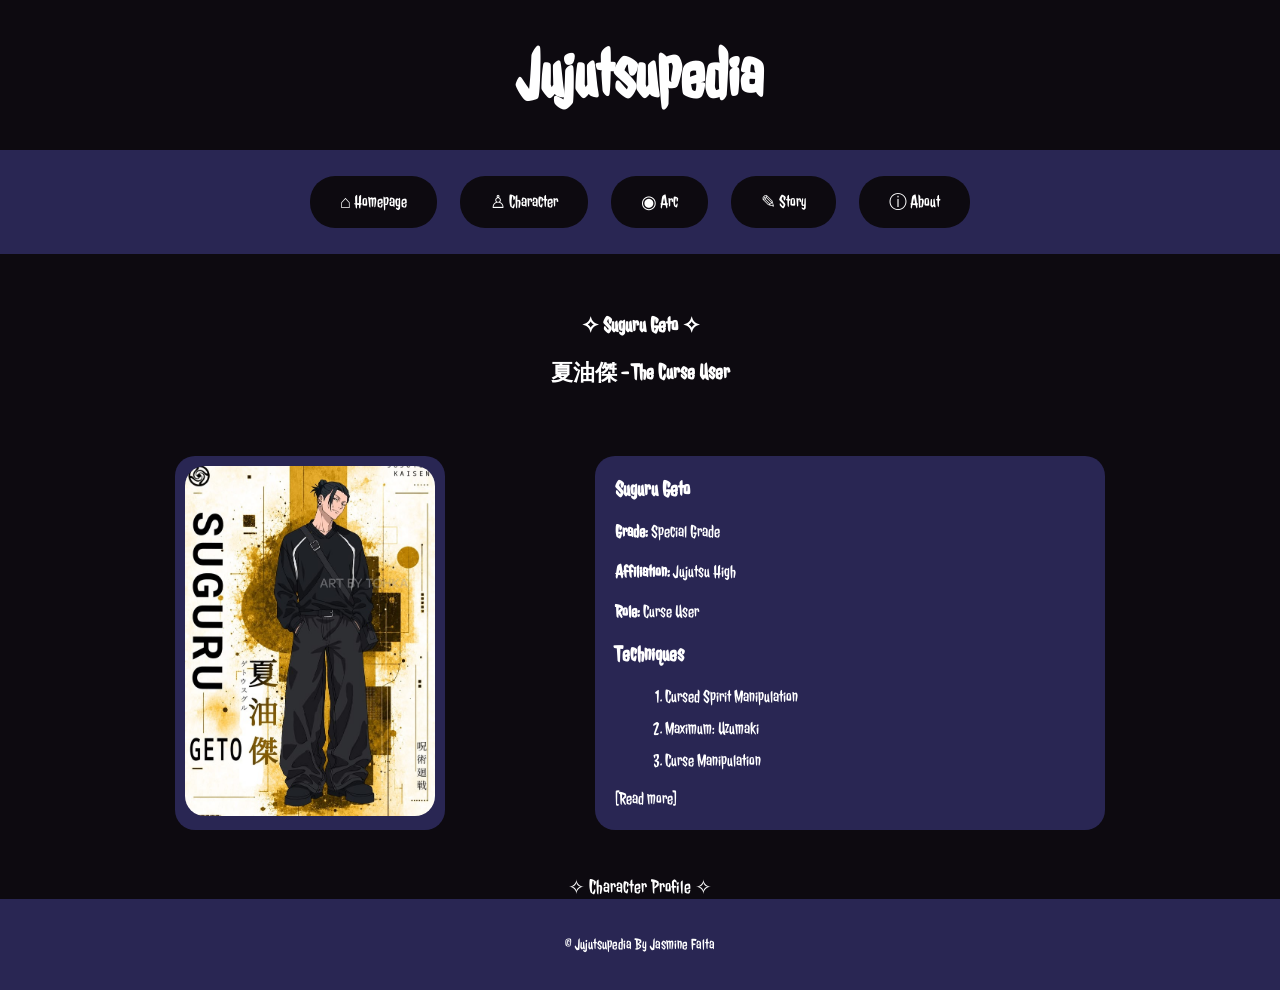
==== characters.html @ efd392dd "character page html" ====
<!DOCTYPE html>
<html lang="en">

<head>
    <meta charset="UTF-8">
    <meta name="viewport" content="width=device-width, initial-scale=1.0">
    <link rel="stylesheet" href="style.css">
    <title>Jujutsupedia - Suguru Geto</title>
</head>

<body>

    <!-- Header ------------------------------------------------ -->

    <section class="hero">
        <div class="hero-text">Jujutsupedia</div>
    </section>


    <!-- Navigation -------------------------------------------- -->

    <nav class="navigation">

        <a href="index.html">⌂ Homepage</a>
        <a href="characters.html">♙ Character</a>
        <a href="arc.html">◉ Arc</a>
        <a href="story.html">✎ Story</a>
        <a href="about.html">ⓘ About</a>

    </nav>


    <!-- Character Title --------------------------------------- -->

    <section class="character-title">

        <h2>✧ Suguru Geto ✧</h2>

        <h1>夏油傑 - The Curse User</h1>

    </section>


    <!-- Character Information --------------------------------- -->

    <section class="character-profile">

        <!-- Character Image -->

        <div class="character-image">

            <img src="images/geto.jpg" alt="Suguru Geto">

        </div>


        <!-- Character Information -->

        <div class="character-info">

            <h2>Suguru Geto</h2>

            <p><b>Grade:</b> Special Grade</p>

            <p><b>Affiliation:</b> Jujutsu High</p>

            <p><b>Role:</b> Curse User</p>

            <h2>Techniques</h2>

            <ol>
                <li>Cursed Spirit Manipulation</li>
                <li>Maximum: Uzumaki</li>
                <li>Curse Manipulation</li>
            </ol>

            <a href="geto.html" class="read-more">[Read more]</a>

        </div>

    </section>


    <!-- Bottom Title ------------------------------------------ -->

    <div class="profile-title">
        ✧ Character Profile ✧
    </div>


    <!-- Footer ------------------------------------------------ -->

    <footer class="footer">
        <p>&copy; Jujutsupedia By Jasmine Falta</p>
    </footer>

</body>
</html>
---- style.css ----
/* Whole page */

body {
    margin: 0;
    background-color: rgb(13, 10, 16);
    color: white;
    font-family: Arial, sans-serif;
}


/* Website title */

.hero {
    height: 120px;
    background-color: rgb(13, 10, 16);
    display: flex;
    justify-content: center;
    align-items: center;
}

.hero-text {
    font-size: 40px;
    font-weight: bold;
}


/* Navigation bar */

.navigation {
    background-color: rgb(41, 38, 83);
    padding: 20px;
    text-align: center;
}

.navigation a {
    background-color: rgb(13, 10, 16);
    color: white;
    text-decoration: none;
    padding: 12px 20px;
    margin: 10px;
    border-radius: 25px;
}

.navigation a:hover {
    background-color: #45416e;
}


/* Welcome section */

.welcome {
    text-align: center;
    padding: 25px;
}

.welcome h2 {
    font-size: 18px;
}

.welcome h1 {
    font-size: 22px;
}

.welcome p {
    font-size: 25px;
}


/* Cards */

.topic-content {
    display: flex;
    justify-content: center;
    gap: 70px;
}

.topic-card {
    background-color: rgb(41, 38, 83);
    width: 250px;
    padding: 15px;
    text-align: center;
    border-radius: 10px;
}

.topic-card img {
    width: 200px;
    height: 190px;
    object-fit: cover;
    border-radius: 20px;
}

.topic-card p {
    background-color: rgb(13, 10, 16);
    padding: 15px;
    border-radius: 15px;
    min-height: 45px;
}


/* Explore buttons */

.explore {
    display: inline-block;
    background-color: rgb(13, 10, 16);
    color: white;
    text-decoration: none;
    padding: 8px 35px;
    border-radius: 20px;
}

.explore:hover {
    background-color: #45416e;
}


/* Quote */

.quote {
    text-align: center;
    margin: 45px;
    font-weight: bold;
}


/* Footer */

.footer {
    text-align: center;
    padding: 20px;
    background-color: rgb(41, 38, 83);
}

/* Jolly Lodger Font */

@font-face {
    font-family: "Jolly Lodger";
    src: url("fonts/JollyLodger-Regular.ttf");
}


/* Whole Page */

body {
    margin: 0;
    background-color: rgb(13, 10, 16);
    color: white;
    font-family: "Jolly Lodger", sans-serif;
}


/* Website Header */

.hero {
    height: 150px;
    background-color: rgb(13, 10, 16);
    display: flex;
    justify-content: center;
    align-items: center;
}

.hero-text {
    font-family: "Jolly Lodger", sans-serif;
    font-size: 70px;
    font-weight: bold;
}


/* Navigation Bar */

.navigation {
    background-color: rgb(41, 38, 83);
    padding: 40px;
    text-align: center;
}

.navigation a {
    background-color: rgb(13, 10, 16);
    color: white;
    text-decoration: none;
    padding: 15px 30px;
    margin: 10px;
    border-radius: 25px;
    font-size: 18px;
}

.navigation a:hover {
    background-color: #45416e;
}


/* Character Title */

.character-title {
    text-align: center;
    padding: 40px;
}

.character-title h2 {
    font-size: 22px;
}

.character-title h1 {
    font-size: 22px;
}


/* Character Profile */

.character-profile {
    display: flex;
    justify-content: center;
    align-items: center;
    gap: 150px;
    margin-top: 10px;
}


/* Character Image */

.character-image {
    background-color: #292653;
    padding: 10px;
    border-radius: 20px;
}

.character-image img {
    width: 250px;
    height: 350px;
    object-fit: cover;
    border-radius: 20px;
}


/* Character Information */

.character-info {
    background-color: #292653;
    width: 470px;
    padding: 20px;
    border-radius: 20px;
}

.character-info h2 {
    margin-top: 0;
    font-size: 22px;
}

.character-info p {
    font-size: 18px;
}

.character-info li {
    margin: 10px;
    font-size: 18px;
}


/* Read More */

.read-more {
    color: white;
    text-decoration: none;
    font-size: 18px;
}

.read-more:hover {
    text-decoration: underline;
}


/* Bottom Title */

.profile-title {
    text-align: center;
    margin-top: 45px;
    font-size: 20px;
}


/* Footer */

.footer {
    text-align: center;
    padding: 20px;
    background-color: #292653;
}
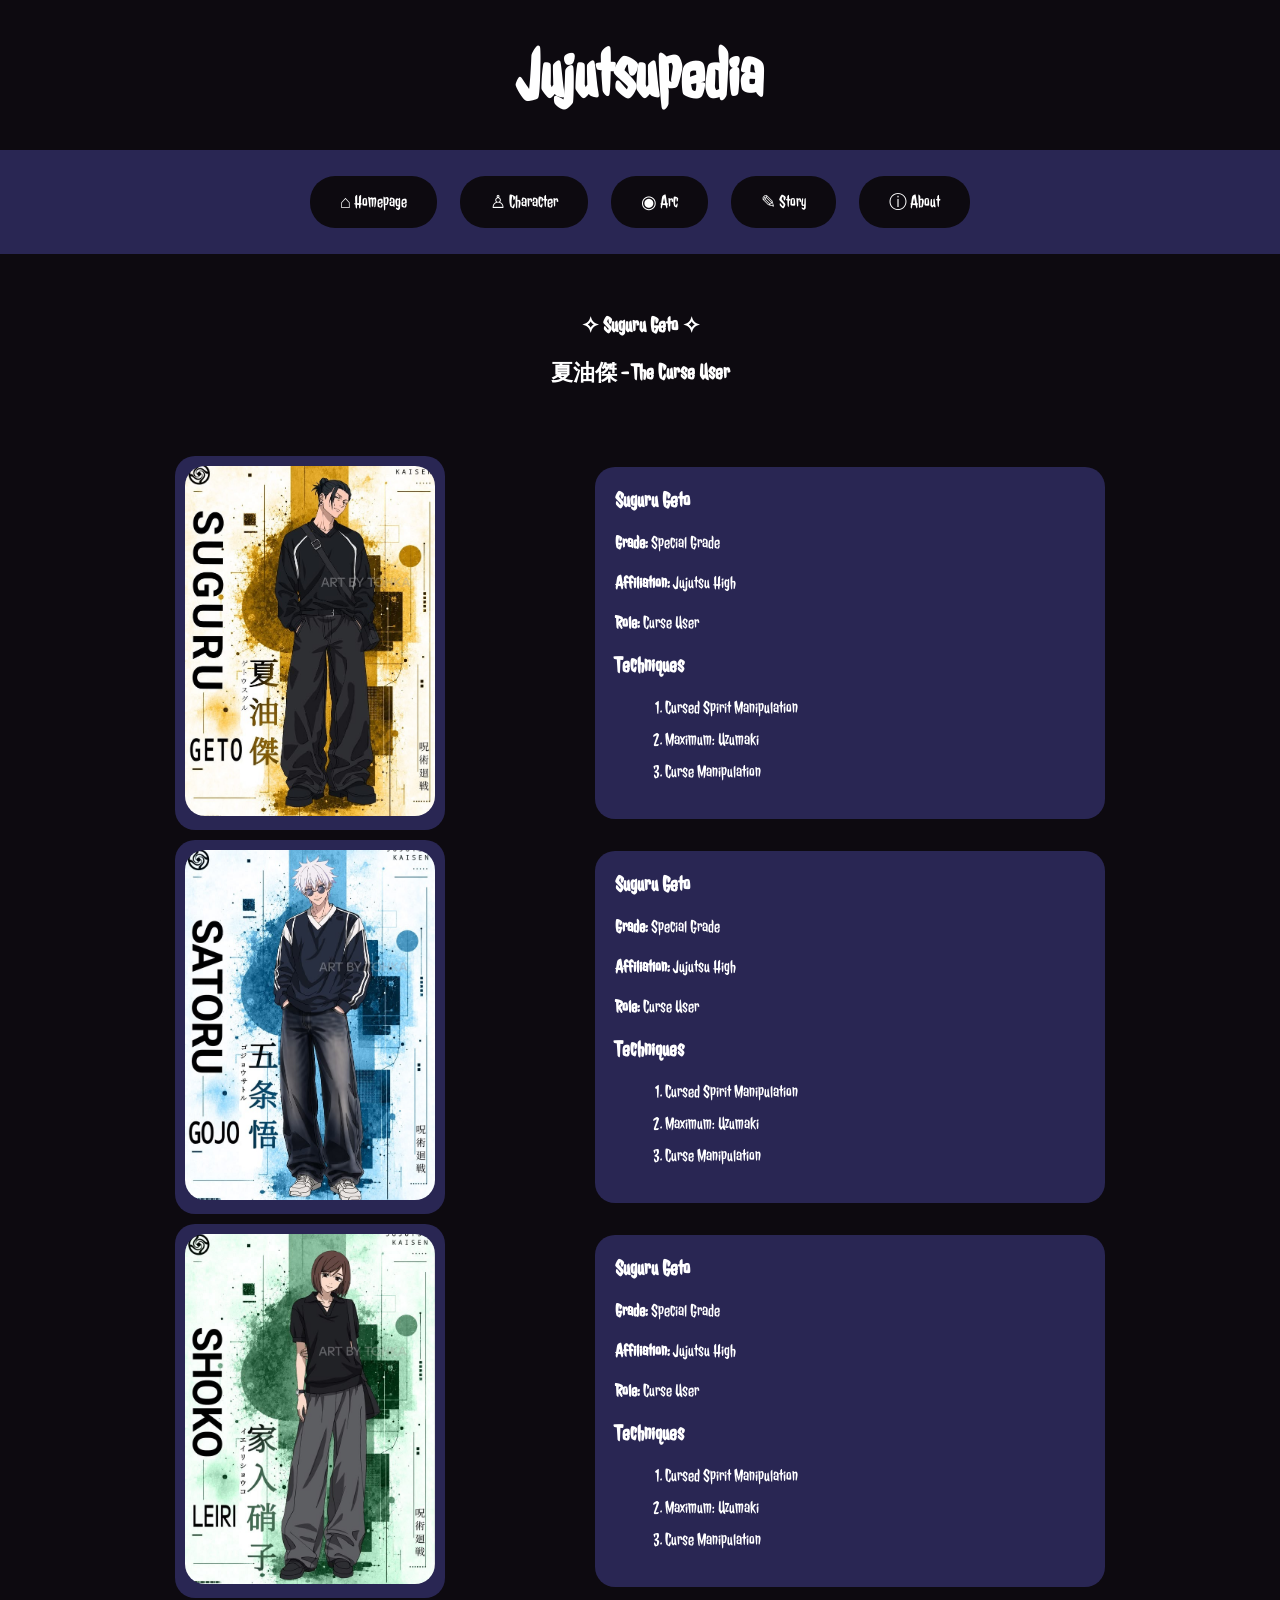
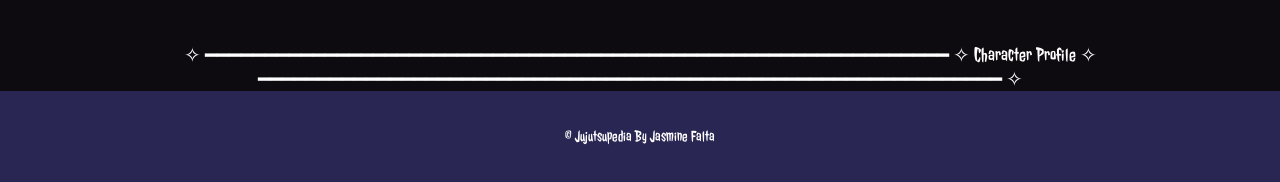
==== commit 8af95c13: "Changes" ====
--- a/characters.html
+++ b/characters.html
@@ -41,7 +41,7 @@
     </section>
 
 
-    <!-- Character Information --------------------------------- -->
+    <!-- Character Information Geto --------------------------------- -->
 
     <section class="character-profile">
 
@@ -74,7 +74,82 @@
                 <li>Curse Manipulation</li>
             </ol>
 
-            <a href="geto.html" class="read-more">[Read more]</a>
+
+        </div>
+
+    </section>
+
+        <!-- Character Information Gojo--------------------------------- -->
+
+    <section class="character-profile">
+
+        <!-- Character Image -->
+
+        <div class="character-image">
+
+            <img src="images/gojo.jpg" alt="Satoru Gojo">
+
+        </div>
+
+
+        <!-- Character Information -->
+
+        <div class="character-info">
+
+            <h2>Suguru Geto</h2>
+
+            <p><b>Grade:</b> Special Grade</p>
+
+            <p><b>Affiliation:</b> Jujutsu High</p>
+
+            <p><b>Role:</b> Curse User</p>
+
+            <h2>Techniques</h2>
+
+            <ol>
+                <li>Cursed Spirit Manipulation</li>
+                <li>Maximum: Uzumaki</li>
+                <li>Curse Manipulation</li>
+            </ol>
+
+
+        </div>
+
+    </section>
+
+        <!-- Character Information Shoko --------------------------------- -->
+
+    <section class="character-profile">
+
+        <!-- Character Image -->
+
+        <div class="character-image">
+
+            <img src="images/shoko.jpg" alt="Shoko Ieiri">
+
+        </div>
+
+
+        <!-- Character Information -->
+
+        <div class="character-info">
+
+            <h2>Suguru Geto</h2>
+
+            <p><b>Grade:</b> Special Grade</p>
+
+            <p><b>Affiliation:</b> Jujutsu High</p>
+
+            <p><b>Role:</b> Curse User</p>
+
+            <h2>Techniques</h2>
+
+            <ol>
+                <li>Cursed Spirit Manipulation</li>
+                <li>Maximum: Uzumaki</li>
+                <li>Curse Manipulation</li>
+            </ol>
+
 
         </div>
 
@@ -84,7 +159,7 @@
     <!-- Bottom Title ------------------------------------------ -->
 
     <div class="profile-title">
-        ✧ Character Profile ✧
+      ✧ ━━━━━━━━━━━━━━━━━━━━━━━━━━━━━━━━━━━━━━━━━━━━━━━━━━━━━━━━━━━━━━ ✧ Character Profile ✧ ━━━━━━━━━━━━━━━━━━━━━━━━━━━━━━━━━━━━━━━━━━━━━━━━━━━━━━━━━━━━━━ ✧
     </div>
 
 
--- a/style.css
+++ b/style.css
@@ -45,6 +45,23 @@
     background-color: #45416e;
 }
 
+/* Side Character Names */
+
+.side-name {
+    position: absolute;
+    top: 450px;
+    font-size: 45px;
+    text-align: center;
+    line-height: 1.2;
+}
+
+.left-name {
+    left: 50px;
+}
+
+.right-name {
+    right: 50px;
+}
 
 /* Welcome section */
 
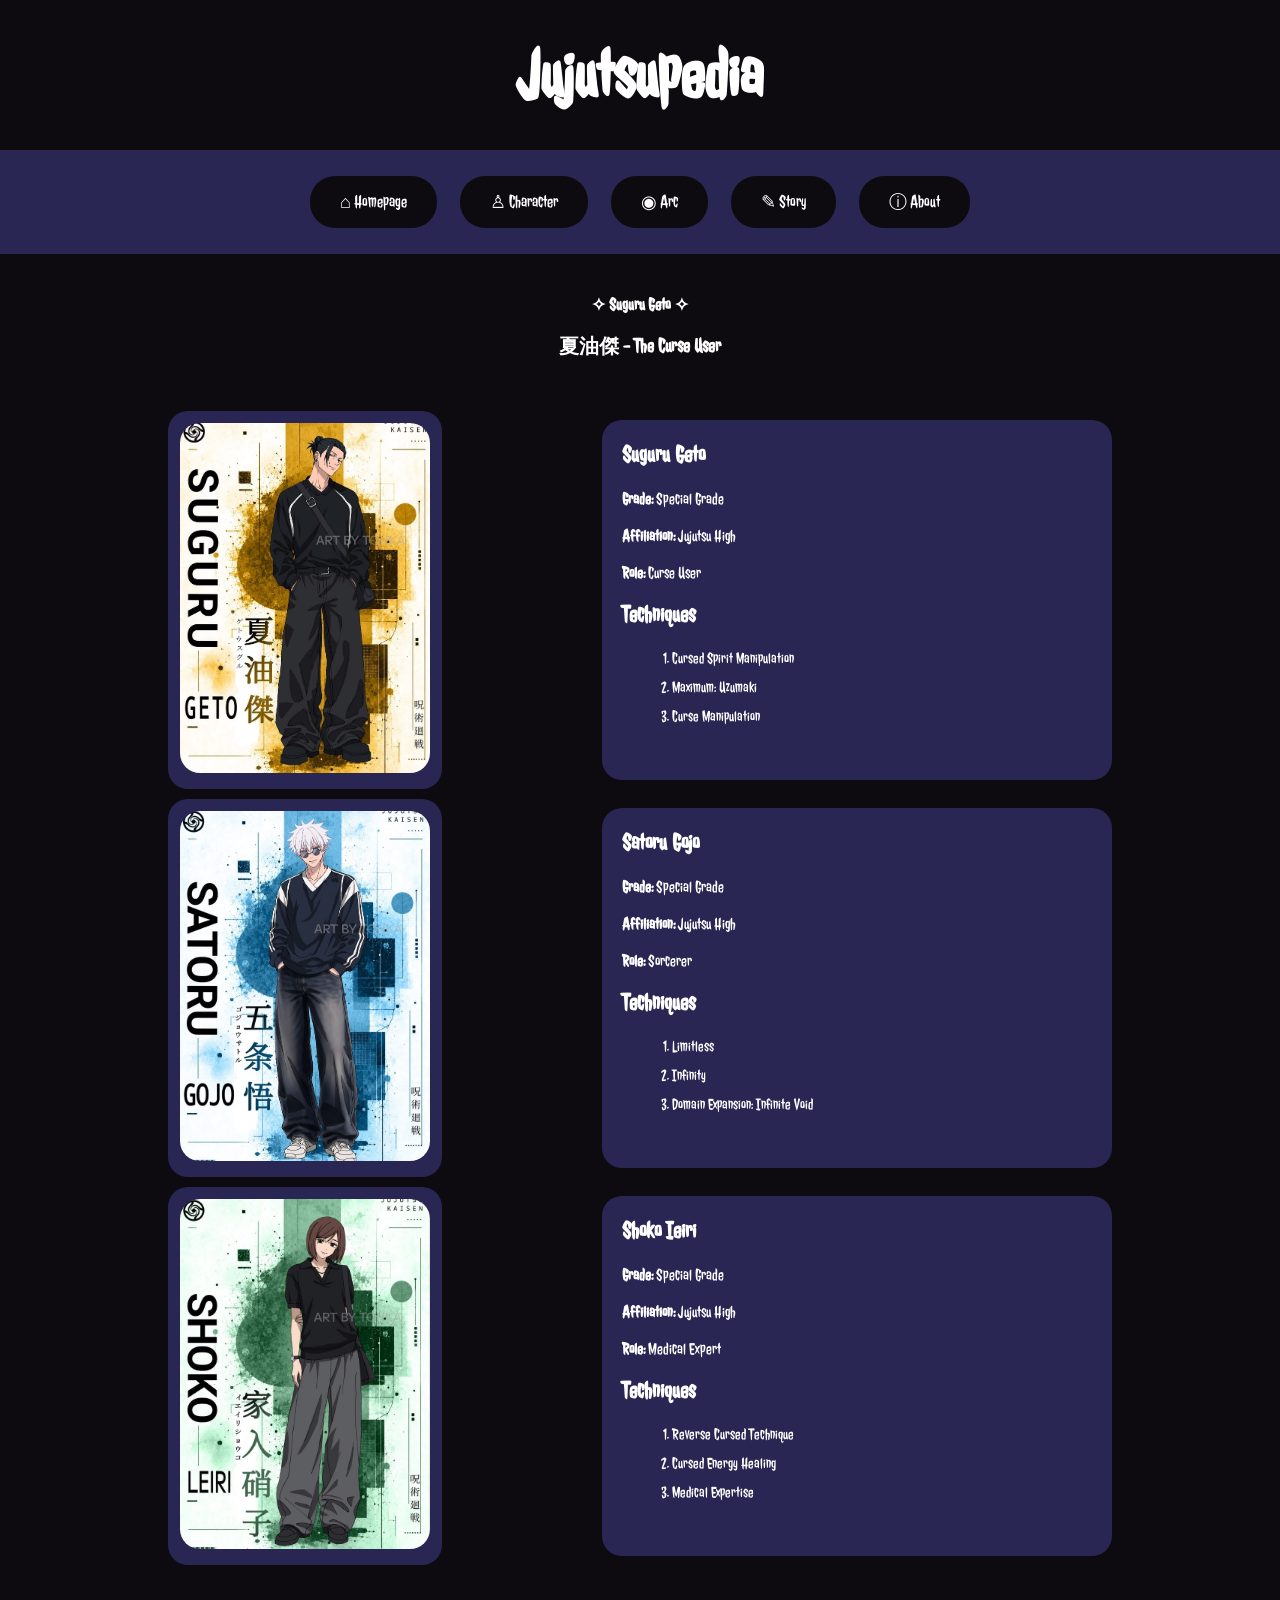
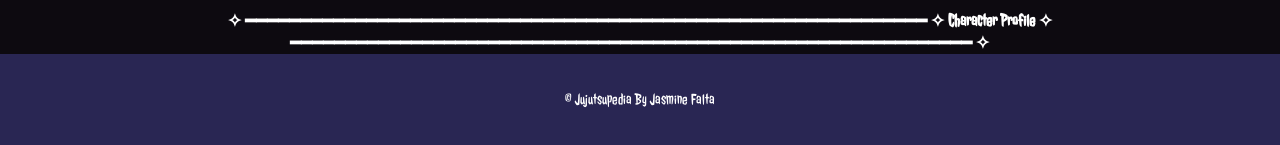
==== commit bdd69830: "New homepage" ====
--- a/characters.html
+++ b/characters.html
@@ -95,22 +95,23 @@
         <!-- Character Information -->
 
         <div class="character-info">
-
-            <h2>Suguru Geto</h2>
+            
+            <h2>Satoru Gojo</h2>
 
             <p><b>Grade:</b> Special Grade</p>
 
             <p><b>Affiliation:</b> Jujutsu High</p>
 
-            <p><b>Role:</b> Curse User</p>
+            <p><b>Role:</b> Sorcerer</p>
 
             <h2>Techniques</h2>
 
             <ol>
-                <li>Cursed Spirit Manipulation</li>
-                <li>Maximum: Uzumaki</li>
-                <li>Curse Manipulation</li>
+                <li>Limitless</li>
+                <li>Infinity</li>
+                <li>Domain Expansion: Infinite Void</li>
             </ol>
+
 
 
         </div>
@@ -133,22 +134,23 @@
         <!-- Character Information -->
 
         <div class="character-info">
-
-            <h2>Suguru Geto</h2>
+            
+            <h2>Shoko Ieiri</h2>
 
             <p><b>Grade:</b> Special Grade</p>
 
             <p><b>Affiliation:</b> Jujutsu High</p>
 
-            <p><b>Role:</b> Curse User</p>
+            <p><b>Role:</b> Medical Expert</p>
 
             <h2>Techniques</h2>
 
             <ol>
-                <li>Cursed Spirit Manipulation</li>
-                <li>Maximum: Uzumaki</li>
-                <li>Curse Manipulation</li>
+                <li>Reverse Cursed Technique</li>
+                <li>Cursed Energy Healing</li>
+                <li>Medical Expertise</li>
             </ol>
+
 
 
         </div>
--- a/style.css
+++ b/style.css
@@ -1,303 +1,342 @@
-/* Whole page */
+/* Whole Page --------------------------------------------- */
 
 body {
+
     margin: 0;
+
     background-color: rgb(13, 10, 16);
+
     color: white;
-    font-family: Arial, sans-serif;
-}
-
-
-/* Website title */
+
+    font-family: "Jolly Lodger", sans-serif;
+
+}
+
+
+/* Jolly Lodger Font -------------------------------------- */
+
+@font-face {
+
+    font-family: "Jolly Lodger";
+
+    src: url("fonts/JollyLodger-Regular.ttf");
+
+}
+
+
+/* Website Header ----------------------------------------- */
 
 .hero {
-    height: 120px;
+
+    height: 150px;
+
     background-color: rgb(13, 10, 16);
+
     display: flex;
+
     justify-content: center;
+
     align-items: center;
+
 }
 
 .hero-text {
-    font-size: 40px;
+
+    font-size: 70px;
+
     font-weight: bold;
-}
-
-
-/* Navigation bar */
+
+}
+
+
+/* Navigation Bar ----------------------------------------- */
 
 .navigation {
+
     background-color: rgb(41, 38, 83);
+
+    padding: 40px;
+
+    text-align: center;
+
+}
+
+.navigation a {
+
+    background-color: rgb(13, 10, 16);
+
+    color: white;
+
+    text-decoration: none;
+
+    padding: 15px 30px;
+
+    margin: 10px;
+
+    border-radius: 25px;
+
+    font-size: 18px;
+
+}
+
+.navigation a:hover {
+
+    background-color: #45416e;
+
+}
+
+
+/* Welcome Section ---------------------------------------- */
+
+.welcome {
+
+    text-align: center;
+
+    padding: 25px;
+
+}
+
+.welcome h2 {
+
+    font-size: 22px;
+
+}
+
+.welcome h1 {
+
+    font-size: 22px;
+
+}
+
+.welcome p {
+
+    font-size: 25px;
+
+}
+
+
+/* Main Cards --------------------------------------------- */
+
+.topic-content {
+
+    display: flex;
+
+    justify-content: center;
+
+    gap: 70px;
+
+}
+
+.topic-card {
+
+    background-color: rgb(41, 38, 83);
+
+    width: 250px;
+
+    padding: 15px;
+
+    text-align: center;
+
+    border-radius: 10px;
+
+}
+
+.topic-card img {
+
+    width: 200px;
+
+    height: 190px;
+
+    object-fit: cover;
+
+    border-radius: 20px;
+
+}
+
+.topic-card h2 {
+
+    font-size: 22px;
+
+}
+
+.topic-card p {
+
+    background-color: rgb(13, 10, 16);
+
+    padding: 15px;
+
+    border-radius: 15px;
+
+    min-height: 55px;
+
+}
+
+
+/* Side Character Names ---------------------------------- */
+
+.side-name {
+
+    position: absolute;
+
+    top: 450px;
+
+    font-size: 45px;
+
+    text-align: center;
+
+    line-height: 1.2;
+
+}
+
+.left-name {
+
+    left: 50px;
+
+}
+
+.right-name {
+
+    right: 50px;
+
+}
+
+
+/* Quote -------------------------------------------------- */
+
+.quote {
+
+    text-align: center;
+
+    margin: 45px;
+
+    font-weight: bold;
+
+}
+
+
+/* Footer ------------------------------------------------- */
+
+.footer {
+
+    text-align: center;
+
     padding: 20px;
-    text-align: center;
-}
-
-.navigation a {
-    background-color: rgb(13, 10, 16);
-    color: white;
-    text-decoration: none;
-    padding: 12px 20px;
+
+    background-color: rgb(41, 38, 83);
+
+}
+
+
+/* Character Page ----------------------------------------- */
+
+.character-title {
+
+    text-align: center;
+
+    padding: 25px;
+
+}
+
+.character-title h2 {
+
+    font-size: 18px;
+
+}
+
+.character-title h1 {
+
+    font-size: 20px;
+
+}
+
+
+/* Character Profile -------------------------------------- */
+
+.character-profile {
+
+    display: flex;
+
+    justify-content: center;
+
+    align-items: center;
+
+    gap: 160px;
+
+    margin-top: 10px;
+
+}
+
+
+/* Character Image ---------------------------------------- */
+
+.character-image {
+
+    background-color: #292653;
+
+    padding: 12px;
+
+    border-radius: 20px;
+
+}
+
+.character-image img {
+
+    width: 250px;
+
+    height: 350px;
+
+    object-fit: cover;
+
+    border-radius: 20px;
+
+}
+
+
+/* Character Information ---------------------------------- */
+
+.character-info {
+
+    background-color: #292653;
+
+    width: 470px;
+
+    min-height: 320px;
+
+    padding: 20px;
+
+    border-radius: 20px;
+
+}
+
+.character-info h2 {
+
+    margin-top: 0;
+
+}
+
+.character-info p {
+
+    font-size: 17px;
+
+}
+
+.character-info li {
+
     margin: 10px;
-    border-radius: 25px;
-}
-
-.navigation a:hover {
-    background-color: #45416e;
-}
-
-/* Side Character Names */
-
-.side-name {
-    position: absolute;
-    top: 450px;
-    font-size: 45px;
-    text-align: center;
-    line-height: 1.2;
-}
-
-.left-name {
-    left: 50px;
-}
-
-.right-name {
-    right: 50px;
-}
-
-/* Welcome section */
-
-.welcome {
-    text-align: center;
-    padding: 25px;
-}
-
-.welcome h2 {
+
+}
+
+
+/* Bottom Profile Title ----------------------------------- */
+
+.profile-title {
+
+    text-align: center;
+
+    margin-top: 45px;
+
     font-size: 18px;
-}
-
-.welcome h1 {
-    font-size: 22px;
-}
-
-.welcome p {
-    font-size: 25px;
-}
-
-
-/* Cards */
-
-.topic-content {
-    display: flex;
-    justify-content: center;
-    gap: 70px;
-}
-
-.topic-card {
-    background-color: rgb(41, 38, 83);
-    width: 250px;
-    padding: 15px;
-    text-align: center;
-    border-radius: 10px;
-}
-
-.topic-card img {
-    width: 200px;
-    height: 190px;
-    object-fit: cover;
-    border-radius: 20px;
-}
-
-.topic-card p {
-    background-color: rgb(13, 10, 16);
-    padding: 15px;
-    border-radius: 15px;
-    min-height: 45px;
-}
-
-
-/* Explore buttons */
-
-.explore {
-    display: inline-block;
-    background-color: rgb(13, 10, 16);
-    color: white;
-    text-decoration: none;
-    padding: 8px 35px;
-    border-radius: 20px;
-}
-
-.explore:hover {
-    background-color: #45416e;
-}
-
-
-/* Quote */
-
-.quote {
-    text-align: center;
-    margin: 45px;
+
     font-weight: bold;
-}
-
-
-/* Footer */
-
-.footer {
-    text-align: center;
-    padding: 20px;
-    background-color: rgb(41, 38, 83);
-}
-
-/* Jolly Lodger Font */
-
-@font-face {
-    font-family: "Jolly Lodger";
-    src: url("fonts/JollyLodger-Regular.ttf");
-}
-
-
-/* Whole Page */
-
-body {
-    margin: 0;
-    background-color: rgb(13, 10, 16);
-    color: white;
-    font-family: "Jolly Lodger", sans-serif;
-}
-
-
-/* Website Header */
-
-.hero {
-    height: 150px;
-    background-color: rgb(13, 10, 16);
-    display: flex;
-    justify-content: center;
-    align-items: center;
-}
-
-.hero-text {
-    font-family: "Jolly Lodger", sans-serif;
-    font-size: 70px;
-    font-weight: bold;
-}
-
-
-/* Navigation Bar */
-
-.navigation {
-    background-color: rgb(41, 38, 83);
-    padding: 40px;
-    text-align: center;
-}
-
-.navigation a {
-    background-color: rgb(13, 10, 16);
-    color: white;
-    text-decoration: none;
-    padding: 15px 30px;
-    margin: 10px;
-    border-radius: 25px;
-    font-size: 18px;
-}
-
-.navigation a:hover {
-    background-color: #45416e;
-}
-
-
-/* Character Title */
-
-.character-title {
-    text-align: center;
-    padding: 40px;
-}
-
-.character-title h2 {
-    font-size: 22px;
-}
-
-.character-title h1 {
-    font-size: 22px;
-}
-
-
-/* Character Profile */
-
-.character-profile {
-    display: flex;
-    justify-content: center;
-    align-items: center;
-    gap: 150px;
-    margin-top: 10px;
-}
-
-
-/* Character Image */
-
-.character-image {
-    background-color: #292653;
-    padding: 10px;
-    border-radius: 20px;
-}
-
-.character-image img {
-    width: 250px;
-    height: 350px;
-    object-fit: cover;
-    border-radius: 20px;
-}
-
-
-/* Character Information */
-
-.character-info {
-    background-color: #292653;
-    width: 470px;
-    padding: 20px;
-    border-radius: 20px;
-}
-
-.character-info h2 {
-    margin-top: 0;
-    font-size: 22px;
-}
-
-.character-info p {
-    font-size: 18px;
-}
-
-.character-info li {
-    margin: 10px;
-    font-size: 18px;
-}
-
-
-/* Read More */
-
-.read-more {
-    color: white;
-    text-decoration: none;
-    font-size: 18px;
-}
-
-.read-more:hover {
-    text-decoration: underline;
-}
-
-
-/* Bottom Title */
-
-.profile-title {
-    text-align: center;
-    margin-top: 45px;
-    font-size: 20px;
-}
-
-
-/* Footer */
-
-.footer {
-    text-align: center;
-    padding: 20px;
-    background-color: #292653;
-}+
+}
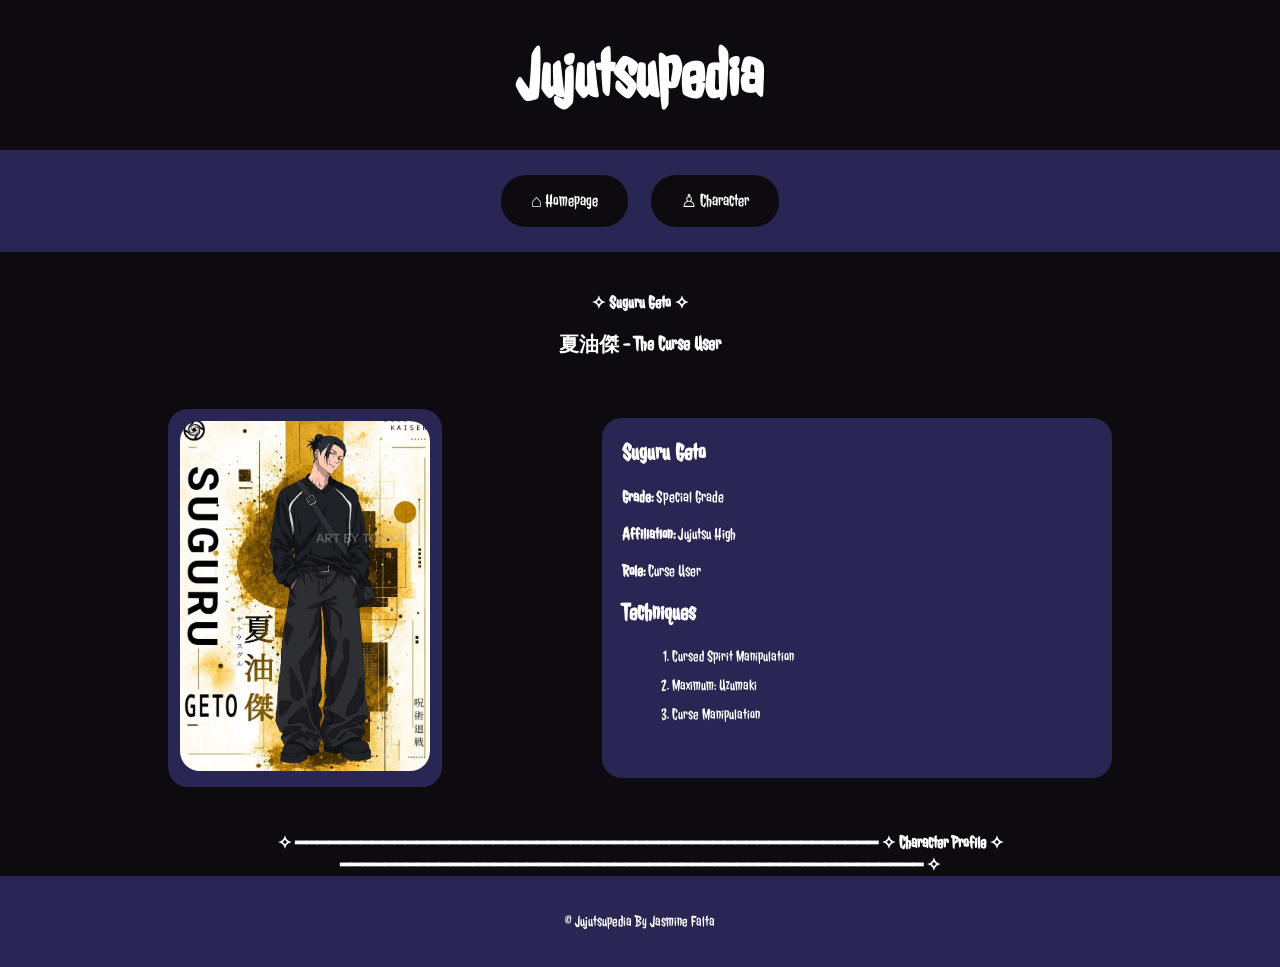
==== commit 108aa9db: "Adding new characters" ====
--- a/characters.html
+++ b/characters.html
@@ -5,12 +5,12 @@
     <meta charset="UTF-8">
     <meta name="viewport" content="width=device-width, initial-scale=1.0">
     <link rel="stylesheet" href="style.css">
-    <title>Jujutsupedia - Suguru Geto</title>
+    <title>Jujutsupedia - Characters</title>
 </head>
 
 <body>
 
-    <!-- Header ------------------------------------------------ -->
+    <!-- Website Header ---------------------------------------- -->
 
     <section class="hero">
         <div class="hero-text">Jujutsupedia</div>
@@ -23,9 +23,6 @@
 
         <a href="index.html">⌂ Homepage</a>
         <a href="characters.html">♙ Character</a>
-        <a href="arc.html">◉ Arc</a>
-        <a href="story.html">✎ Story</a>
-        <a href="about.html">ⓘ About</a>
 
     </nav>
 
@@ -41,7 +38,7 @@
     </section>
 
 
-    <!-- Character Information Geto --------------------------------- -->
+    <!-- Character Information Geto --------------------------- -->
 
     <section class="character-profile">
 
@@ -74,102 +71,27 @@
                 <li>Curse Manipulation</li>
             </ol>
 
-
-        </div>
-
-    </section>
-
-        <!-- Character Information Gojo--------------------------------- -->
-
-    <section class="character-profile">
-
-        <!-- Character Image -->
-
-        <div class="character-image">
-
-            <img src="images/gojo.jpg" alt="Satoru Gojo">
-
-        </div>
-
-
-        <!-- Character Information -->
-
-        <div class="character-info">
-            
-            <h2>Satoru Gojo</h2>
-
-            <p><b>Grade:</b> Special Grade</p>
-
-            <p><b>Affiliation:</b> Jujutsu High</p>
-
-            <p><b>Role:</b> Sorcerer</p>
-
-            <h2>Techniques</h2>
-
-            <ol>
-                <li>Limitless</li>
-                <li>Infinity</li>
-                <li>Domain Expansion: Infinite Void</li>
-            </ol>
-
-
-
-        </div>
-
-    </section>
-
-        <!-- Character Information Shoko --------------------------------- -->
-
-    <section class="character-profile">
-
-        <!-- Character Image -->
-
-        <div class="character-image">
-
-            <img src="images/shoko.jpg" alt="Shoko Ieiri">
-
-        </div>
-
-
-        <!-- Character Information -->
-
-        <div class="character-info">
-            
-            <h2>Shoko Ieiri</h2>
-
-            <p><b>Grade:</b> Special Grade</p>
-
-            <p><b>Affiliation:</b> Jujutsu High</p>
-
-            <p><b>Role:</b> Medical Expert</p>
-
-            <h2>Techniques</h2>
-
-            <ol>
-                <li>Reverse Cursed Technique</li>
-                <li>Cursed Energy Healing</li>
-                <li>Medical Expertise</li>
-            </ol>
-
-
-
         </div>
 
     </section>
 
 
-    <!-- Bottom Title ------------------------------------------ -->
+    <!-- Character Profile Title ------------------------------ -->
 
     <div class="profile-title">
-      ✧ ━━━━━━━━━━━━━━━━━━━━━━━━━━━━━━━━━━━━━━━━━━━━━━━━━━━━━━━━━━━━━━ ✧ Character Profile ✧ ━━━━━━━━━━━━━━━━━━━━━━━━━━━━━━━━━━━━━━━━━━━━━━━━━━━━━━━━━━━━━━ ✧
+
+        ✧ ━━━━━━━━━━━━━━━━━━━━━━━━━━━━━━━━━━━━━━━━━━━━━━━━━━━━━ ✧ Character Profile ✧ ━━━━━━━━━━━━━━━━━━━━━━━━━━━━━━━━━━━━━━━━━━━━━━━━━━━━━ ✧
+
     </div>
 
 
     <!-- Footer ------------------------------------------------ -->
 
     <footer class="footer">
+
         <p>&copy; Jujutsupedia By Jasmine Falta</p>
+
     </footer>
 
 </body>
-</html>+</html>
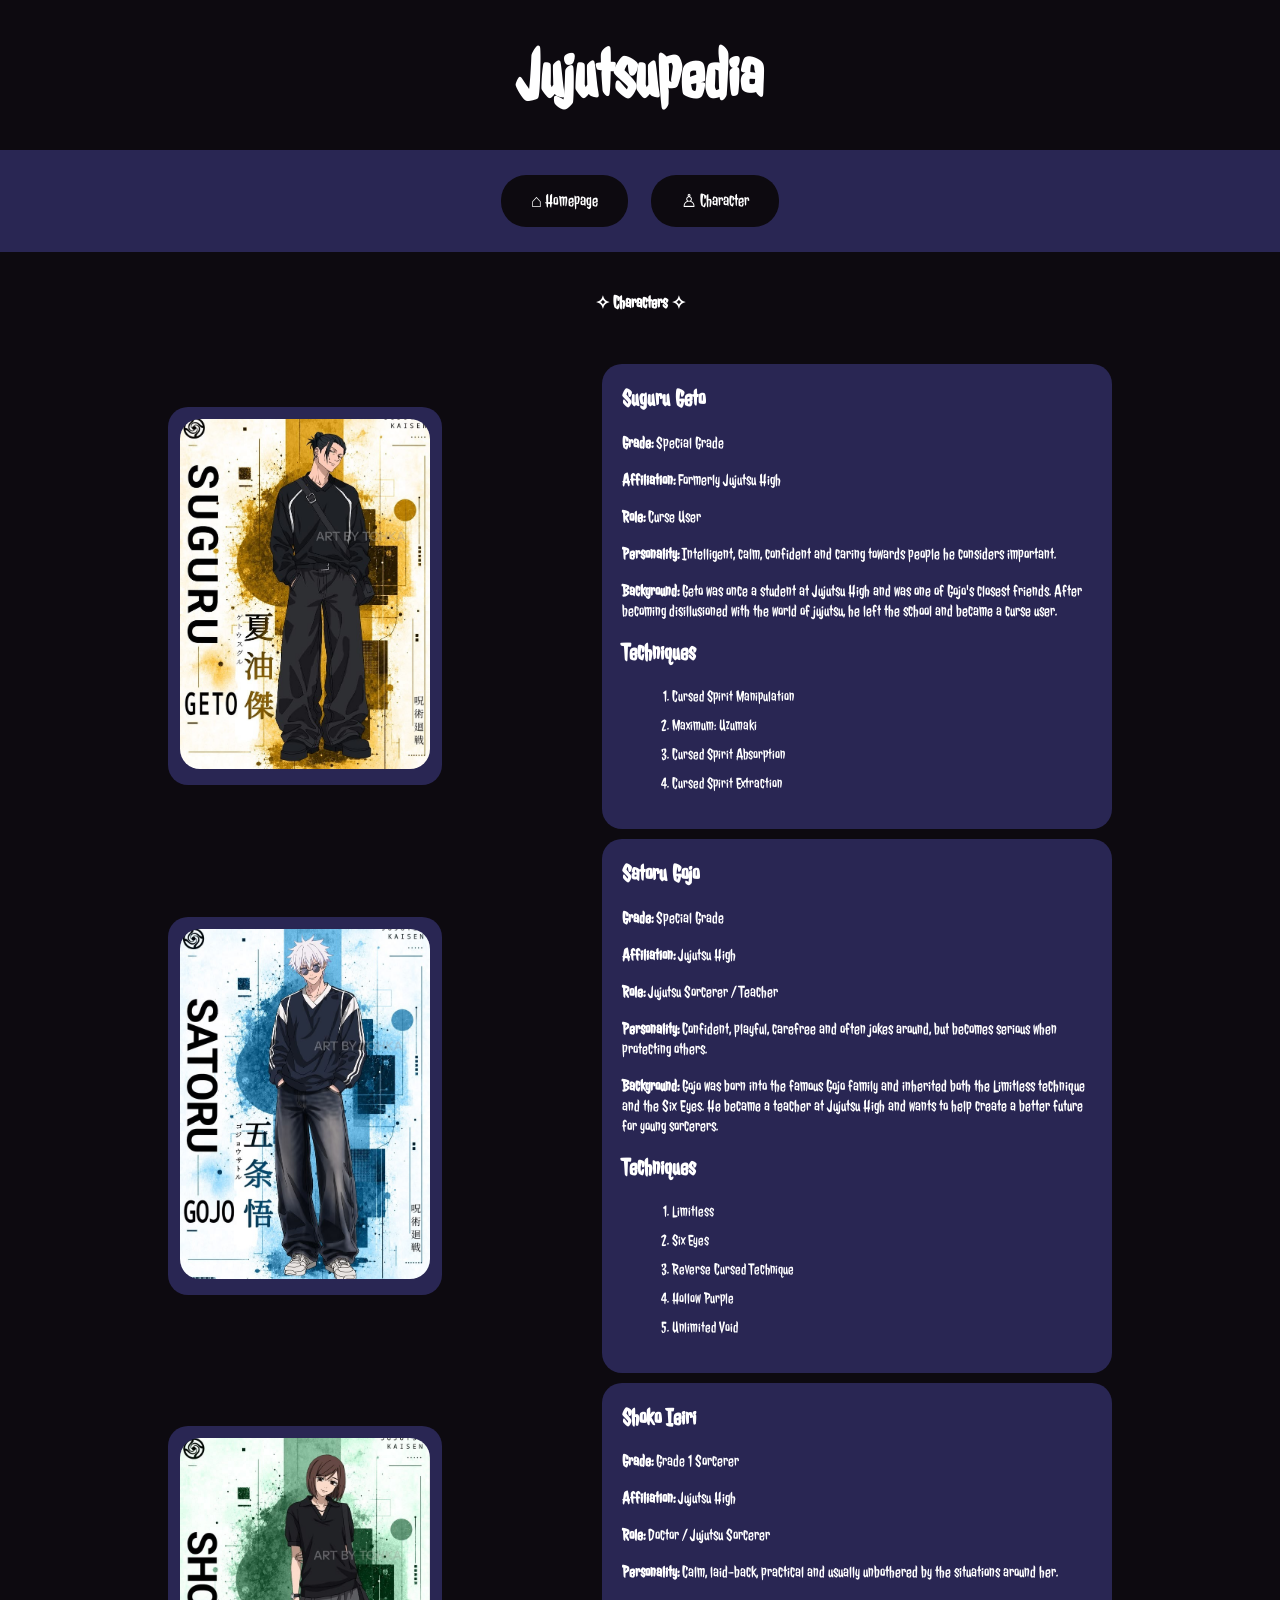
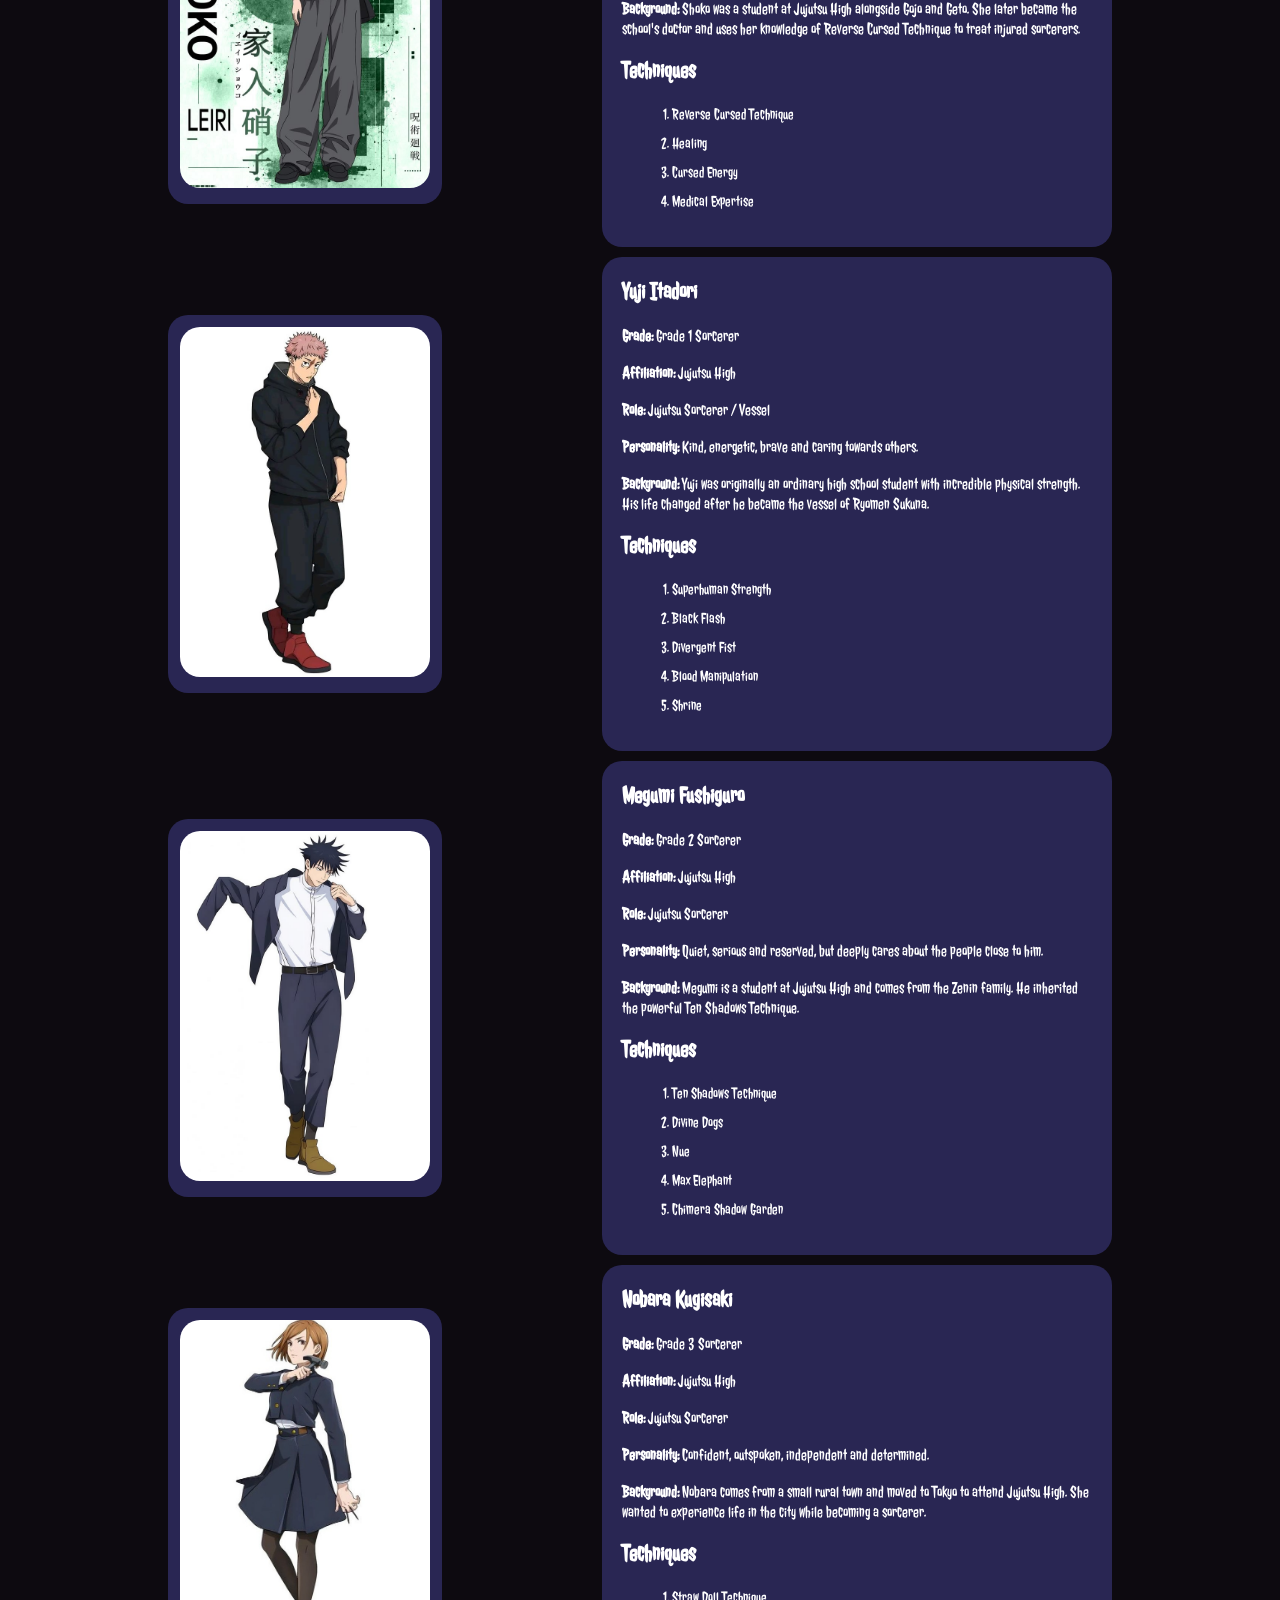
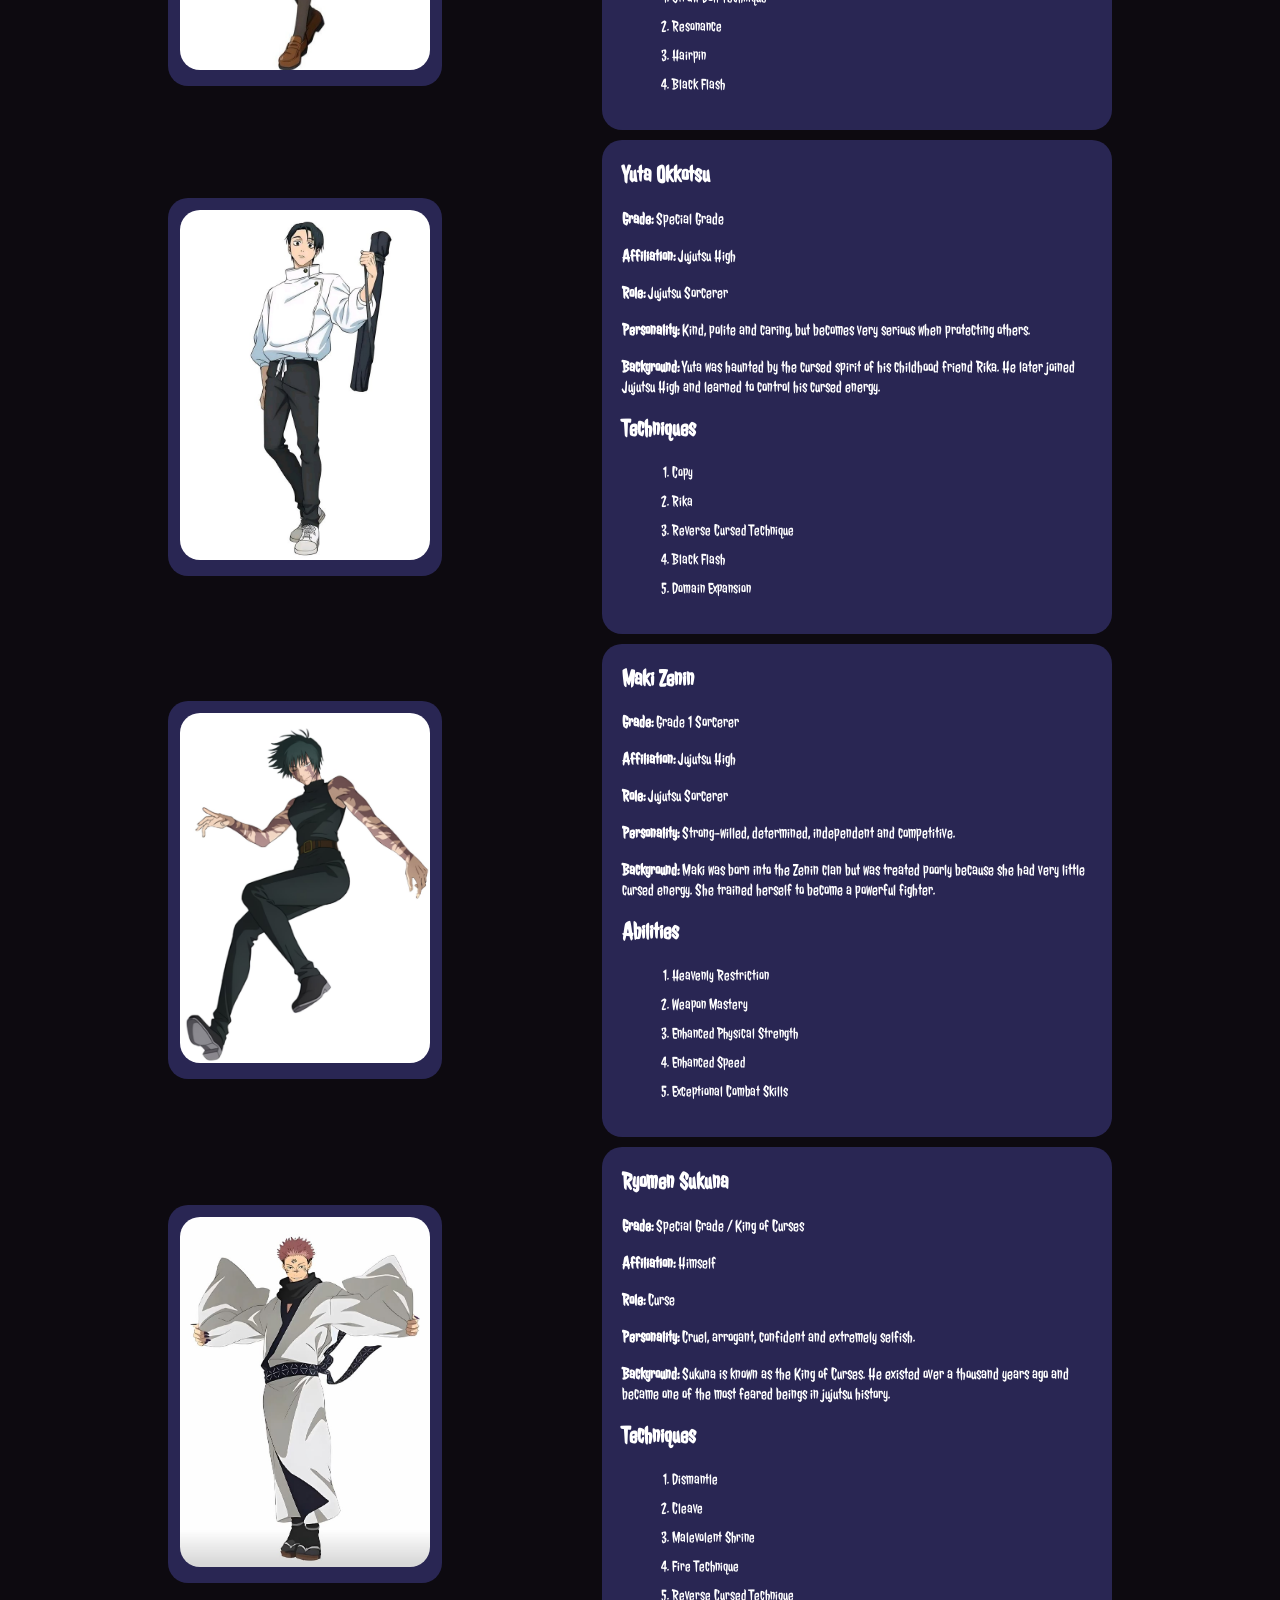
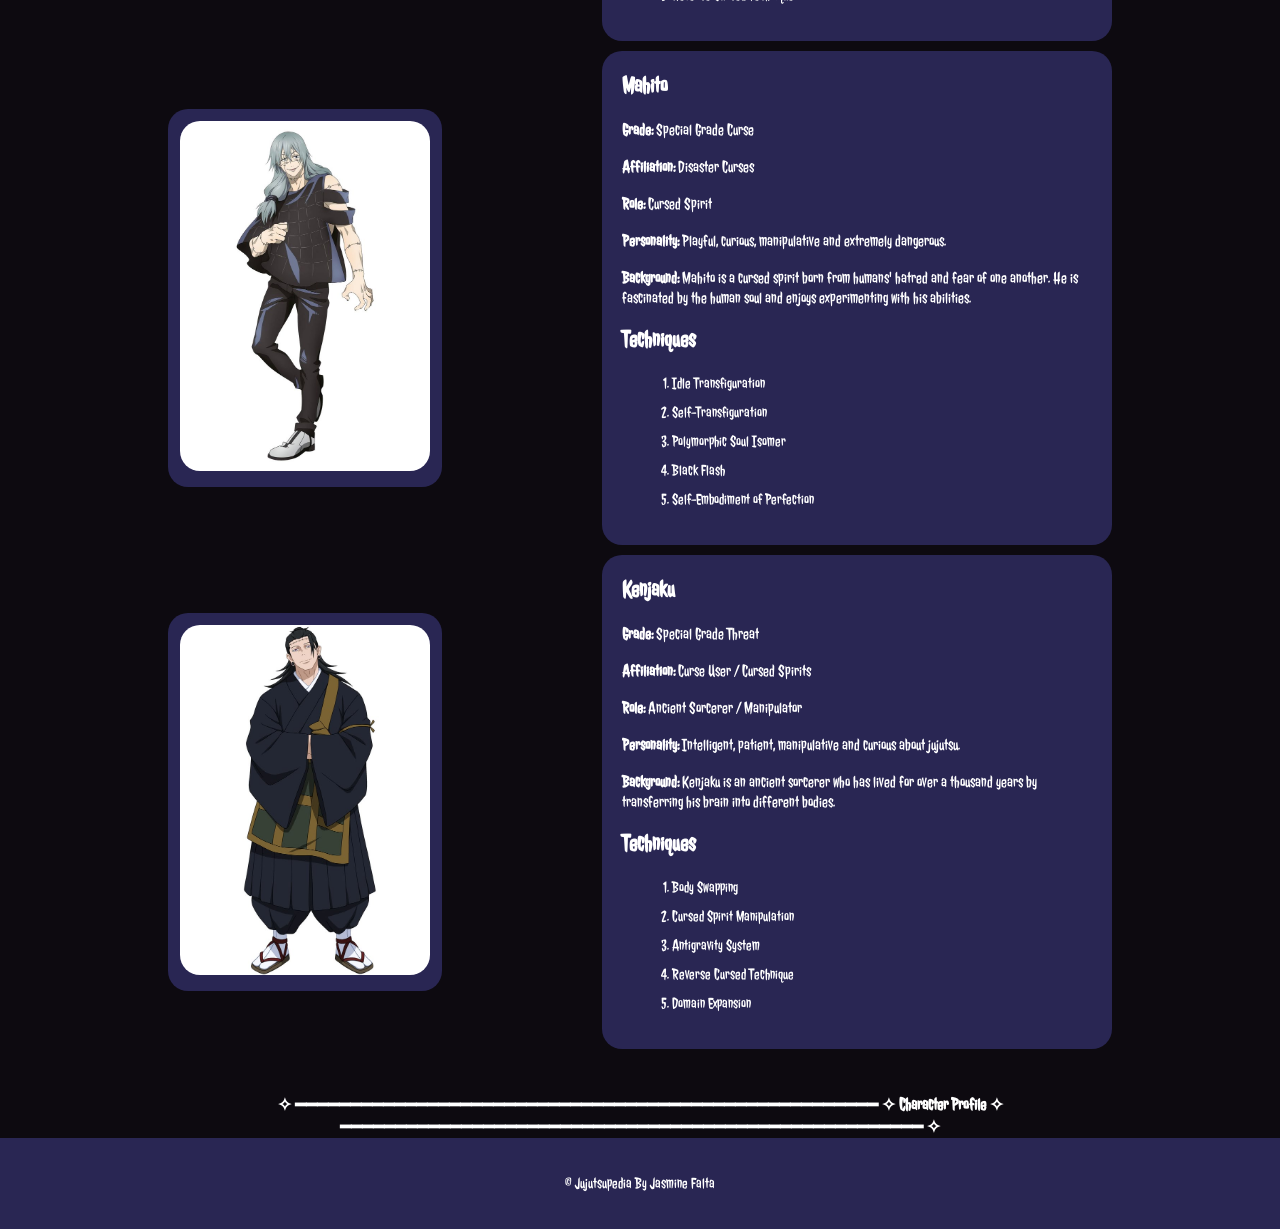
==== commit 7936677e: "New changes in character.html" ====
--- a/characters.html
+++ b/characters.html
@@ -31,13 +31,12 @@
 
     <section class="character-title">
 
-        <h2>✧ Suguru Geto ✧</h2>
-
-        <h1>夏油傑 - The Curse User</h1>
-
-    </section>
-
-
+        <h2>✧ Characters ✧</h2>
+
+    </section>
+
+
+  
     <!-- Character Information Geto --------------------------- -->
 
     <section class="character-profile">
@@ -59,21 +58,470 @@
 
             <p><b>Grade:</b> Special Grade</p>
 
-            <p><b>Affiliation:</b> Jujutsu High</p>
+            <p><b>Affiliation:</b> Formerly Jujutsu High</p>
 
             <p><b>Role:</b> Curse User</p>
+
+            <p><b>Personality:</b> Intelligent, calm, confident and caring towards people he considers important.</p>
+
+            <p><b>Background:</b> Geto was once a student at Jujutsu High and was one of Gojo's closest friends. After becoming disillusioned with the world of jujutsu, he left the school and became a curse user.</p>
 
             <h2>Techniques</h2>
 
             <ol>
                 <li>Cursed Spirit Manipulation</li>
                 <li>Maximum: Uzumaki</li>
-                <li>Curse Manipulation</li>
-            </ol>
-
-        </div>
-
-    </section>
+                <li>Cursed Spirit Absorption</li>
+                <li>Cursed Spirit Extraction</li>
+            </ol>
+
+        </div>
+
+    </section>
+
+    
+
+    <!-- Character Information Gojo --------------------------- -->
+
+    <section class="character-profile">
+
+        <!-- Character Image -->
+
+        <div class="character-image">
+
+            <img src="images/gojo.jpg" alt="Satoru Gojo">
+
+        </div>
+
+
+        <!-- Character Information -->
+
+        <div class="character-info">
+
+            <h2>Satoru Gojo</h2>
+
+            <p><b>Grade:</b> Special Grade</p>
+
+            <p><b>Affiliation:</b> Jujutsu High</p>
+
+            <p><b>Role:</b> Jujutsu Sorcerer / Teacher</p>
+
+            <p><b>Personality:</b> Confident, playful, carefree and often jokes around, but becomes serious when protecting others.</p>
+
+            <p><b>Background:</b> Gojo was born into the famous Gojo family and inherited both the Limitless technique and the Six Eyes. He became a teacher at Jujutsu High and wants to help create a better future for young sorcerers.</p>
+
+            <h2>Techniques</h2>
+
+            <ol>
+                <li>Limitless</li>
+                <li>Six Eyes</li>
+                <li>Reverse Cursed Technique</li>
+                <li>Hollow Purple</li>
+                <li>Unlimited Void</li>
+            </ol>
+
+        </div>
+
+    </section>
+
+
+        <!-- Character Information Shoko -------------------------- -->
+
+    <section class="character-profile">
+
+        <!-- Character Image -->
+
+        <div class="character-image">
+
+            <img src="images/shoko.jpg" alt="Shoko Ieiri">
+
+        </div>
+
+
+        <!-- Character Information -->
+
+        <div class="character-info">
+
+            <h2>Shoko Ieiri</h2>
+
+            <p><b>Grade:</b> Grade 1 Sorcerer</p>
+
+            <p><b>Affiliation:</b> Jujutsu High</p>
+
+            <p><b>Role:</b> Doctor / Jujutsu Sorcerer</p>
+
+            <p><b>Personality:</b> Calm, laid-back, practical and usually unbothered by the situations around her.</p>
+
+            <p><b>Background:</b> Shoko was a student at Jujutsu High alongside Gojo and Geto. She later became the school's doctor and uses her knowledge of Reverse Cursed Technique to treat injured sorcerers.</p>
+
+            <h2>Techniques</h2>
+
+            <ol>
+                <li>Reverse Cursed Technique</li>
+                <li>Healing</li>
+                <li>Cursed Energy</li>
+                <li>Medical Expertise</li>
+            </ol>
+
+        </div>
+
+    </section>
+
+
+    <!-- Character Information Yuji --------------------------- -->
+
+    <section class="character-profile">
+
+        <!-- Character Image -->
+
+        <div class="character-image">
+
+            <img src="images/yuji.jpg" alt="Yuji Itadori">
+
+        </div>
+
+
+        <!-- Character Information -->
+
+        <div class="character-info">
+
+            <h2>Yuji Itadori</h2>
+
+            <p><b>Grade:</b> Grade 1 Sorcerer</p>
+
+            <p><b>Affiliation:</b> Jujutsu High</p>
+
+            <p><b>Role:</b> Jujutsu Sorcerer / Vessel</p>
+
+            <p><b>Personality:</b> Kind, energetic, brave and caring towards others.</p>
+
+            <p><b>Background:</b> Yuji was originally an ordinary high school student with incredible physical strength. His life changed after he became the vessel of Ryomen Sukuna.</p>
+
+            <h2>Techniques</h2>
+
+            <ol>
+                <li>Superhuman Strength</li>
+                <li>Black Flash</li>
+                <li>Divergent Fist</li>
+                <li>Blood Manipulation</li>
+                <li>Shrine</li>
+            </ol>
+
+        </div>
+
+    </section>
+
+
+    <!-- Character Information Megumi ------------------------- -->
+
+    <section class="character-profile">
+
+        <!-- Character Image -->
+
+        <div class="character-image">
+
+            <img src="images/megumi.jpg" alt="Megumi Fushiguro">
+
+        </div>
+
+
+        <!-- Character Information -->
+
+        <div class="character-info">
+
+            <h2>Megumi Fushiguro</h2>
+
+            <p><b>Grade:</b> Grade 2 Sorcerer</p>
+
+            <p><b>Affiliation:</b> Jujutsu High</p>
+
+            <p><b>Role:</b> Jujutsu Sorcerer</p>
+
+            <p><b>Personality:</b> Quiet, serious and reserved, but deeply cares about the people close to him.</p>
+
+            <p><b>Background:</b> Megumi is a student at Jujutsu High and comes from the Zenin family. He inherited the powerful Ten Shadows Technique.</p>
+
+            <h2>Techniques</h2>
+
+            <ol>
+                <li>Ten Shadows Technique</li>
+                <li>Divine Dogs</li>
+                <li>Nue</li>
+                <li>Max Elephant</li>
+                <li>Chimera Shadow Garden</li>
+            </ol>
+
+        </div>
+
+    </section>
+
+
+    <!-- Character Information Nobara ------------------------- -->
+
+    <section class="character-profile">
+
+        <!-- Character Image -->
+
+        <div class="character-image">
+
+            <img src="images/nobara.jpg" alt="Nobara Kugisaki">
+
+        </div>
+
+
+        <!-- Character Information -->
+
+        <div class="character-info">
+
+            <h2>Nobara Kugisaki</h2>
+
+            <p><b>Grade:</b> Grade 3 Sorcerer</p>
+
+            <p><b>Affiliation:</b> Jujutsu High</p>
+
+            <p><b>Role:</b> Jujutsu Sorcerer</p>
+
+            <p><b>Personality:</b> Confident, outspoken, independent and determined.</p>
+
+            <p><b>Background:</b> Nobara comes from a small rural town and moved to Tokyo to attend Jujutsu High. She wanted to experience life in the city while becoming a sorcerer.</p>
+
+            <h2>Techniques</h2>
+
+            <ol>
+                <li>Straw Doll Technique</li>
+                <li>Resonance</li>
+                <li>Hairpin</li>
+                <li>Black Flash</li>
+            </ol>
+
+        </div>
+
+    </section>
+
+    <!-- Character Information Yuta --------------------------- -->
+
+    <section class="character-profile">
+
+        <!-- Character Image -->
+
+        <div class="character-image">
+
+            <img src="images/yuta.jpg" alt="Yuta Okkotsu">
+
+        </div>
+
+
+        <!-- Character Information -->
+
+        <div class="character-info">
+
+            <h2>Yuta Okkotsu</h2>
+
+            <p><b>Grade:</b> Special Grade</p>
+
+            <p><b>Affiliation:</b> Jujutsu High</p>
+
+            <p><b>Role:</b> Jujutsu Sorcerer</p>
+
+            <p><b>Personality:</b> Kind, polite and caring, but becomes very serious when protecting others.</p>
+
+            <p><b>Background:</b> Yuta was haunted by the cursed spirit of his childhood friend Rika. He later joined Jujutsu High and learned to control his cursed energy.</p>
+
+            <h2>Techniques</h2>
+
+            <ol>
+                <li>Copy</li>
+                <li>Rika</li>
+                <li>Reverse Cursed Technique</li>
+                <li>Black Flash</li>
+                <li>Domain Expansion</li>
+            </ol>
+
+        </div>
+
+    </section>
+
+    <!-- Character Information Maki --------------------------- -->
+
+    <section class="character-profile">
+
+        <!-- Character Image -->
+
+        <div class="character-image">
+
+            <img src="images/maki.jpg" alt="Maki Zenin">
+
+        </div>
+
+
+        <!-- Character Information -->
+
+        <div class="character-info">
+
+            <h2>Maki Zenin</h2>
+
+            <p><b>Grade:</b> Grade 1 Sorcerer</p>
+
+            <p><b>Affiliation:</b> Jujutsu High</p>
+
+            <p><b>Role:</b> Jujutsu Sorcerer</p>
+
+            <p><b>Personality:</b> Strong-willed, determined, independent and competitive.</p>
+
+            <p><b>Background:</b> Maki was born into the Zenin clan but was treated poorly because she had very little cursed energy. She trained herself to become a powerful fighter.</p>
+
+            <h2>Abilities</h2>
+
+            <ol>
+                <li>Heavenly Restriction</li>
+                <li>Weapon Mastery</li>
+                <li>Enhanced Physical Strength</li>
+                <li>Enhanced Speed</li>
+                <li>Exceptional Combat Skills</li>
+            </ol>
+
+        </div>
+
+    </section>
+
+
+    <!-- Character Information Sukuna ------------------------- -->
+
+    <section class="character-profile">
+
+        <!-- Character Image -->
+
+        <div class="character-image">
+
+            <img src="images/sukuna.jpg" alt="Ryomen Sukuna">
+
+        </div>
+
+
+        <!-- Character Information -->
+
+        <div class="character-info">
+
+            <h2>Ryomen Sukuna</h2>
+
+            <p><b>Grade:</b> Special Grade / King of Curses</p>
+
+            <p><b>Affiliation:</b> Himself</p>
+
+            <p><b>Role:</b> Curse</p>
+
+            <p><b>Personality:</b> Cruel, arrogant, confident and extremely selfish.</p>
+
+            <p><b>Background:</b> Sukuna is known as the King of Curses. He existed over a thousand years ago and became one of the most feared beings in jujutsu history.</p>
+
+            <h2>Techniques</h2>
+
+            <ol>
+                <li>Dismantle</li>
+                <li>Cleave</li>
+                <li>Malevolent Shrine</li>
+                <li>Fire Technique</li>
+                <li>Reverse Cursed Technique</li>
+            </ol>
+
+        </div>
+
+    </section>
+
+
+    <!-- Character Information Mahito ------------------------- -->
+
+    <section class="character-profile">
+
+        <!-- Character Image -->
+
+        <div class="character-image">
+
+            <img src="images/mahito.jpg" alt="Mahito">
+
+        </div>
+
+
+        <!-- Character Information -->
+
+        <div class="character-info">
+
+            <h2>Mahito</h2>
+
+            <p><b>Grade:</b> Special Grade Curse</p>
+
+            <p><b>Affiliation:</b> Disaster Curses</p>
+
+            <p><b>Role:</b> Cursed Spirit</p>
+
+            <p><b>Personality:</b> Playful, curious, manipulative and extremely dangerous.</p>
+
+            <p><b>Background:</b> Mahito is a cursed spirit born from humans' hatred and fear of one another. He is fascinated by the human soul and enjoys experimenting with his abilities.</p>
+
+            <h2>Techniques</h2>
+
+            <ol>
+                <li>Idle Transfiguration</li>
+                <li>Self-Transfiguration</li>
+                <li>Polymorphic Soul Isomer</li>
+                <li>Black Flash</li>
+                <li>Self-Embodiment of Perfection</li>
+            </ol>
+
+        </div>
+
+    </section>
+
+
+    <!-- Character Information Kenjaku ------------------------ -->
+
+    <section class="character-profile">
+
+        <!-- Character Image -->
+
+        <div class="character-image">
+
+            <img src="images/kenjaku.jpg" alt="Kenjaku">
+
+        </div>
+
+
+        <!-- Character Information -->
+
+        <div class="character-info">
+
+            <h2>Kenjaku</h2>
+
+            <p><b>Grade:</b> Special Grade Threat</p>
+
+            <p><b>Affiliation:</b> Curse User / Cursed Spirits</p>
+
+            <p><b>Role:</b> Ancient Sorcerer / Manipulator</p>
+
+            <p><b>Personality:</b> Intelligent, patient, manipulative and curious about jujutsu.</p>
+
+            <p><b>Background:</b> Kenjaku is an ancient sorcerer who has lived for over a thousand years by transferring his brain into different bodies.</p>
+
+            <h2>Techniques</h2>
+
+            <ol>
+                <li>Body Swapping</li>
+                <li>Cursed Spirit Manipulation</li>
+                <li>Antigravity System</li>
+                <li>Reverse Cursed Technique</li>
+                <li>Domain Expansion</li>
+            </ol>
+
+        </div>
+
+    </section>
+
+
+
+
+
+
+
 
 
     <!-- Character Profile Title ------------------------------ -->
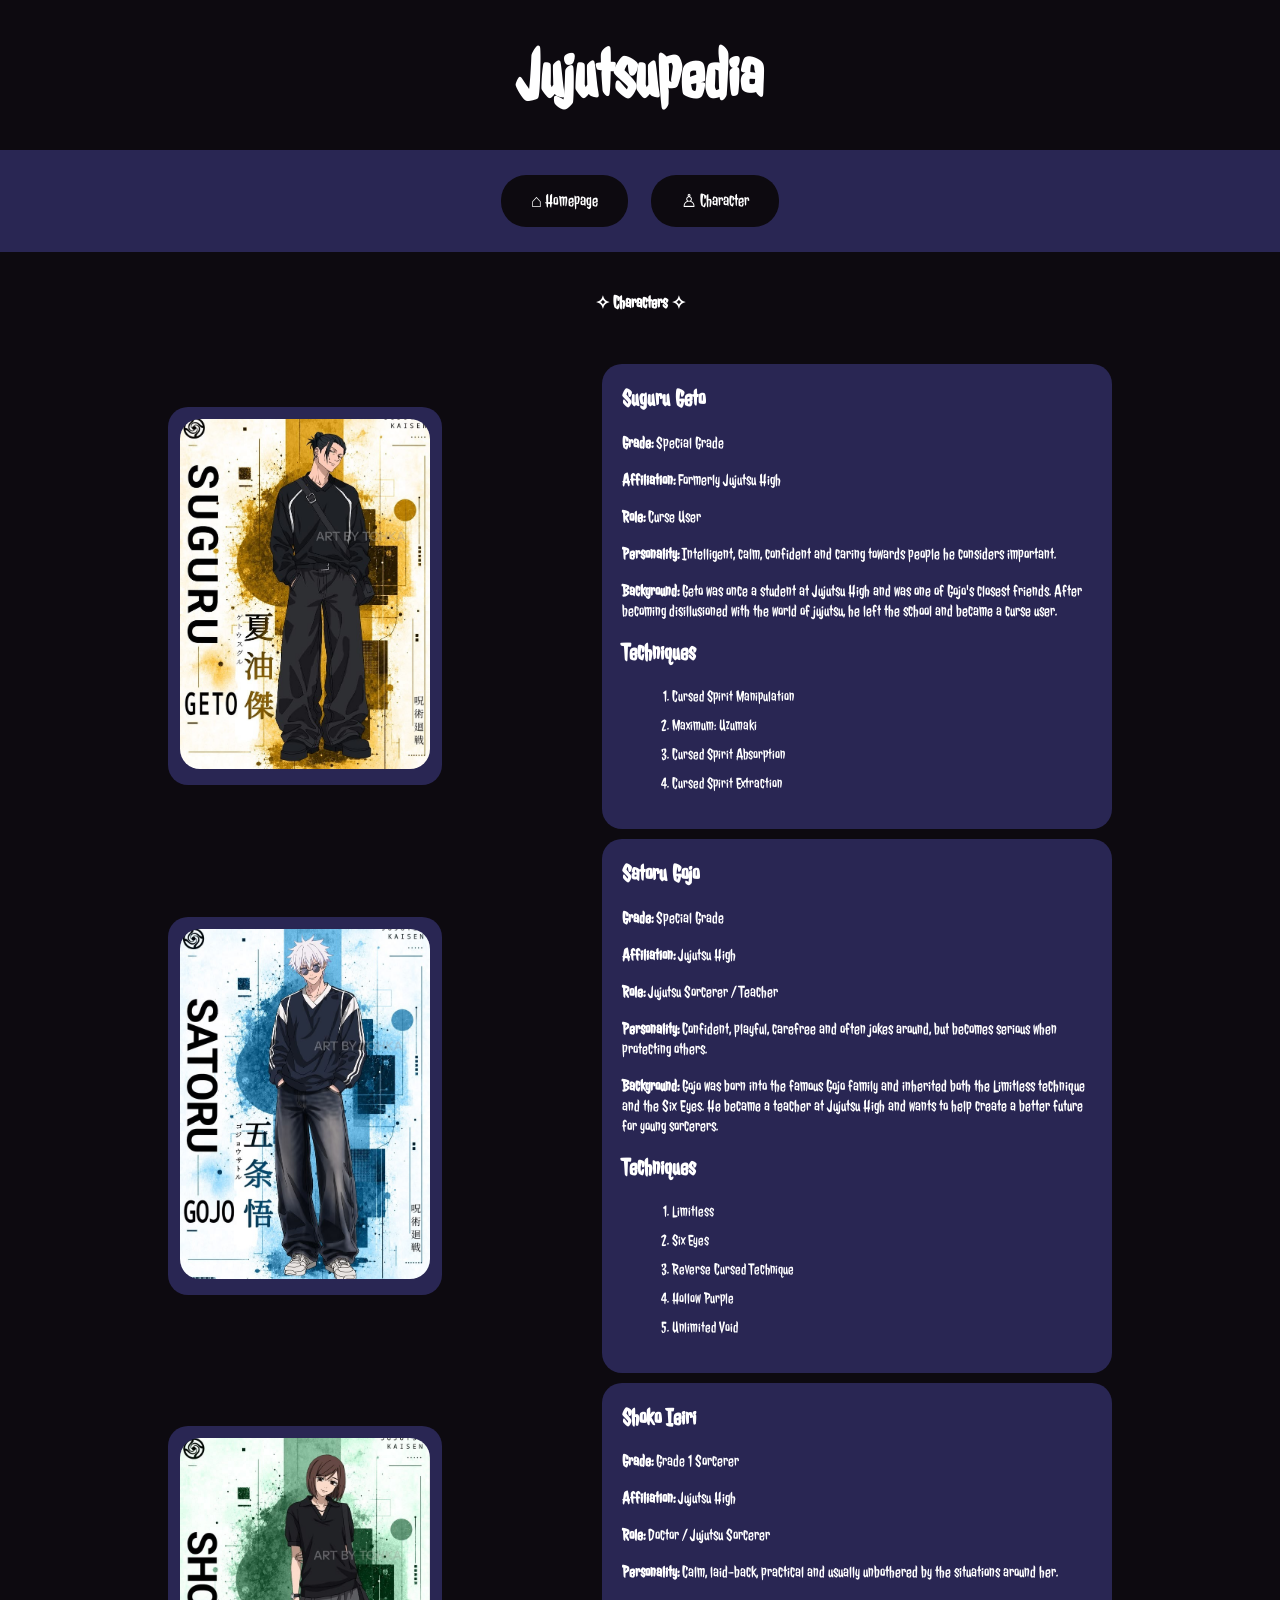
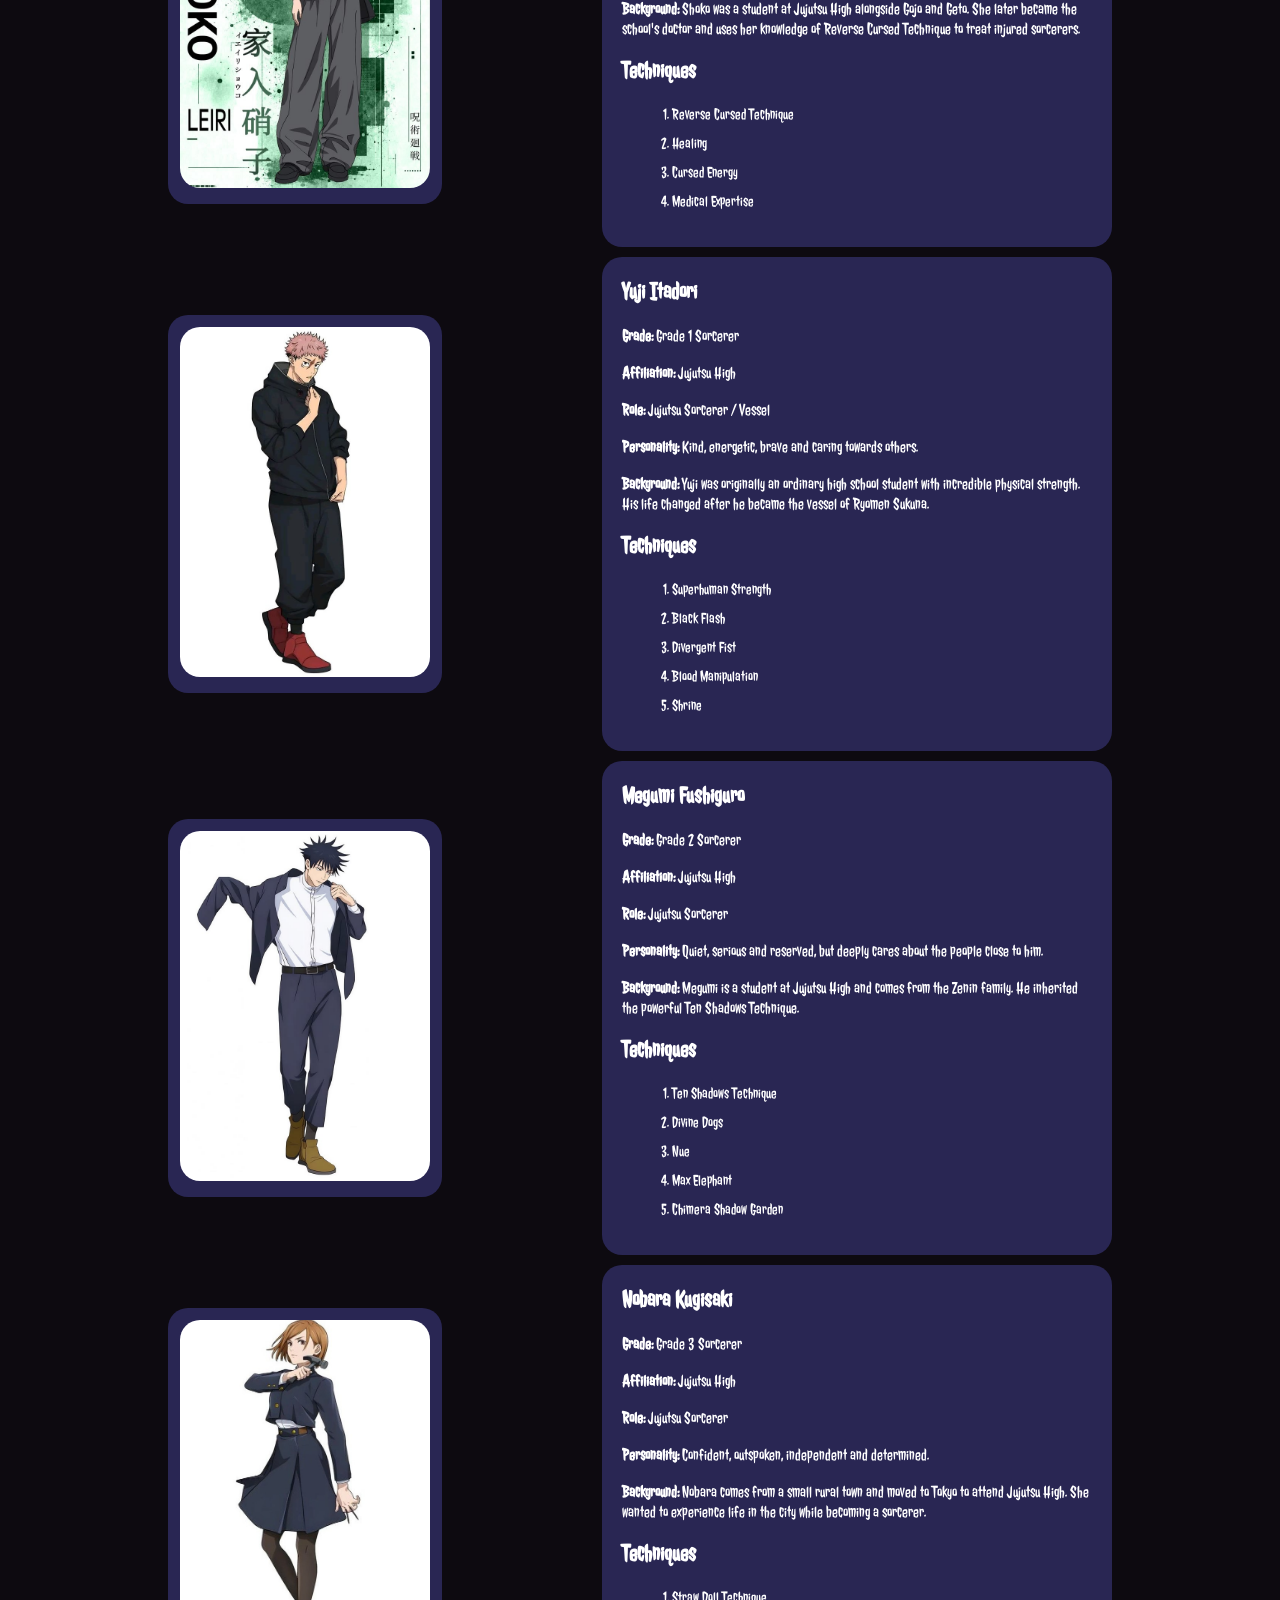
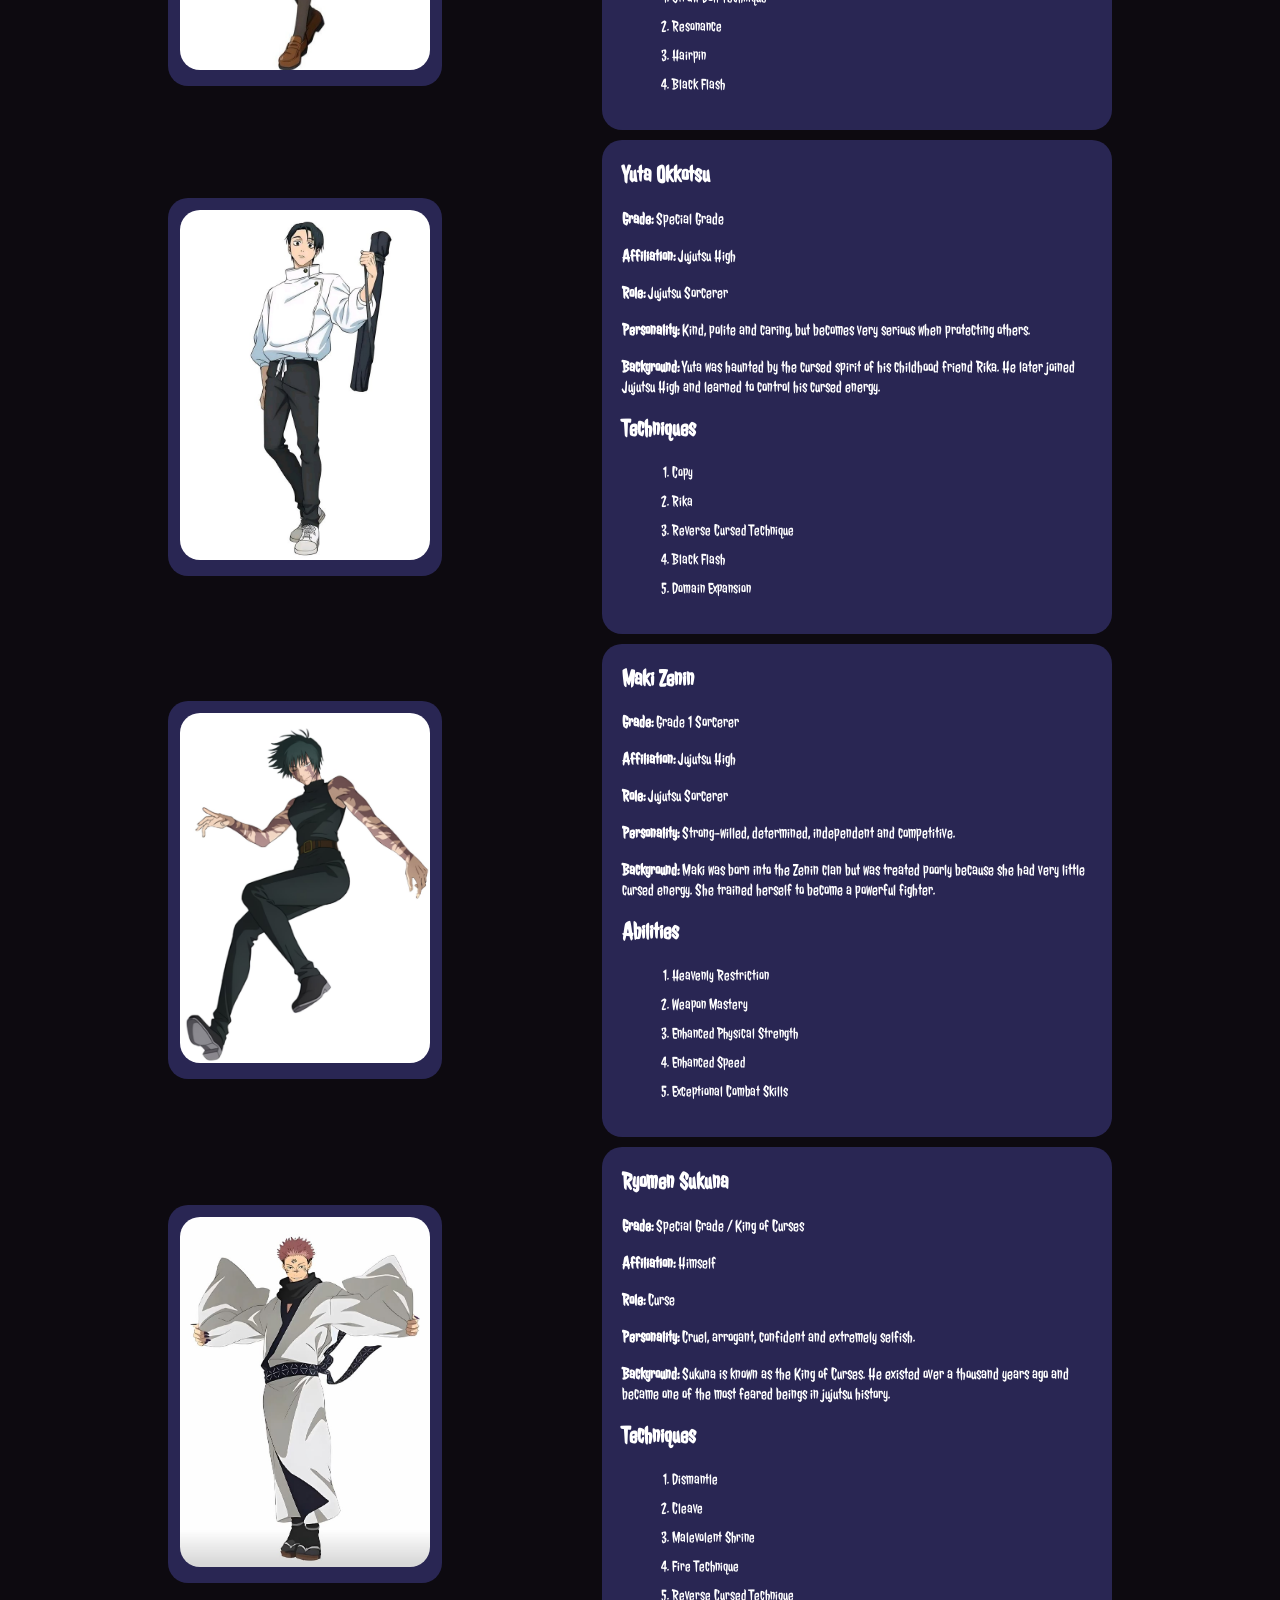
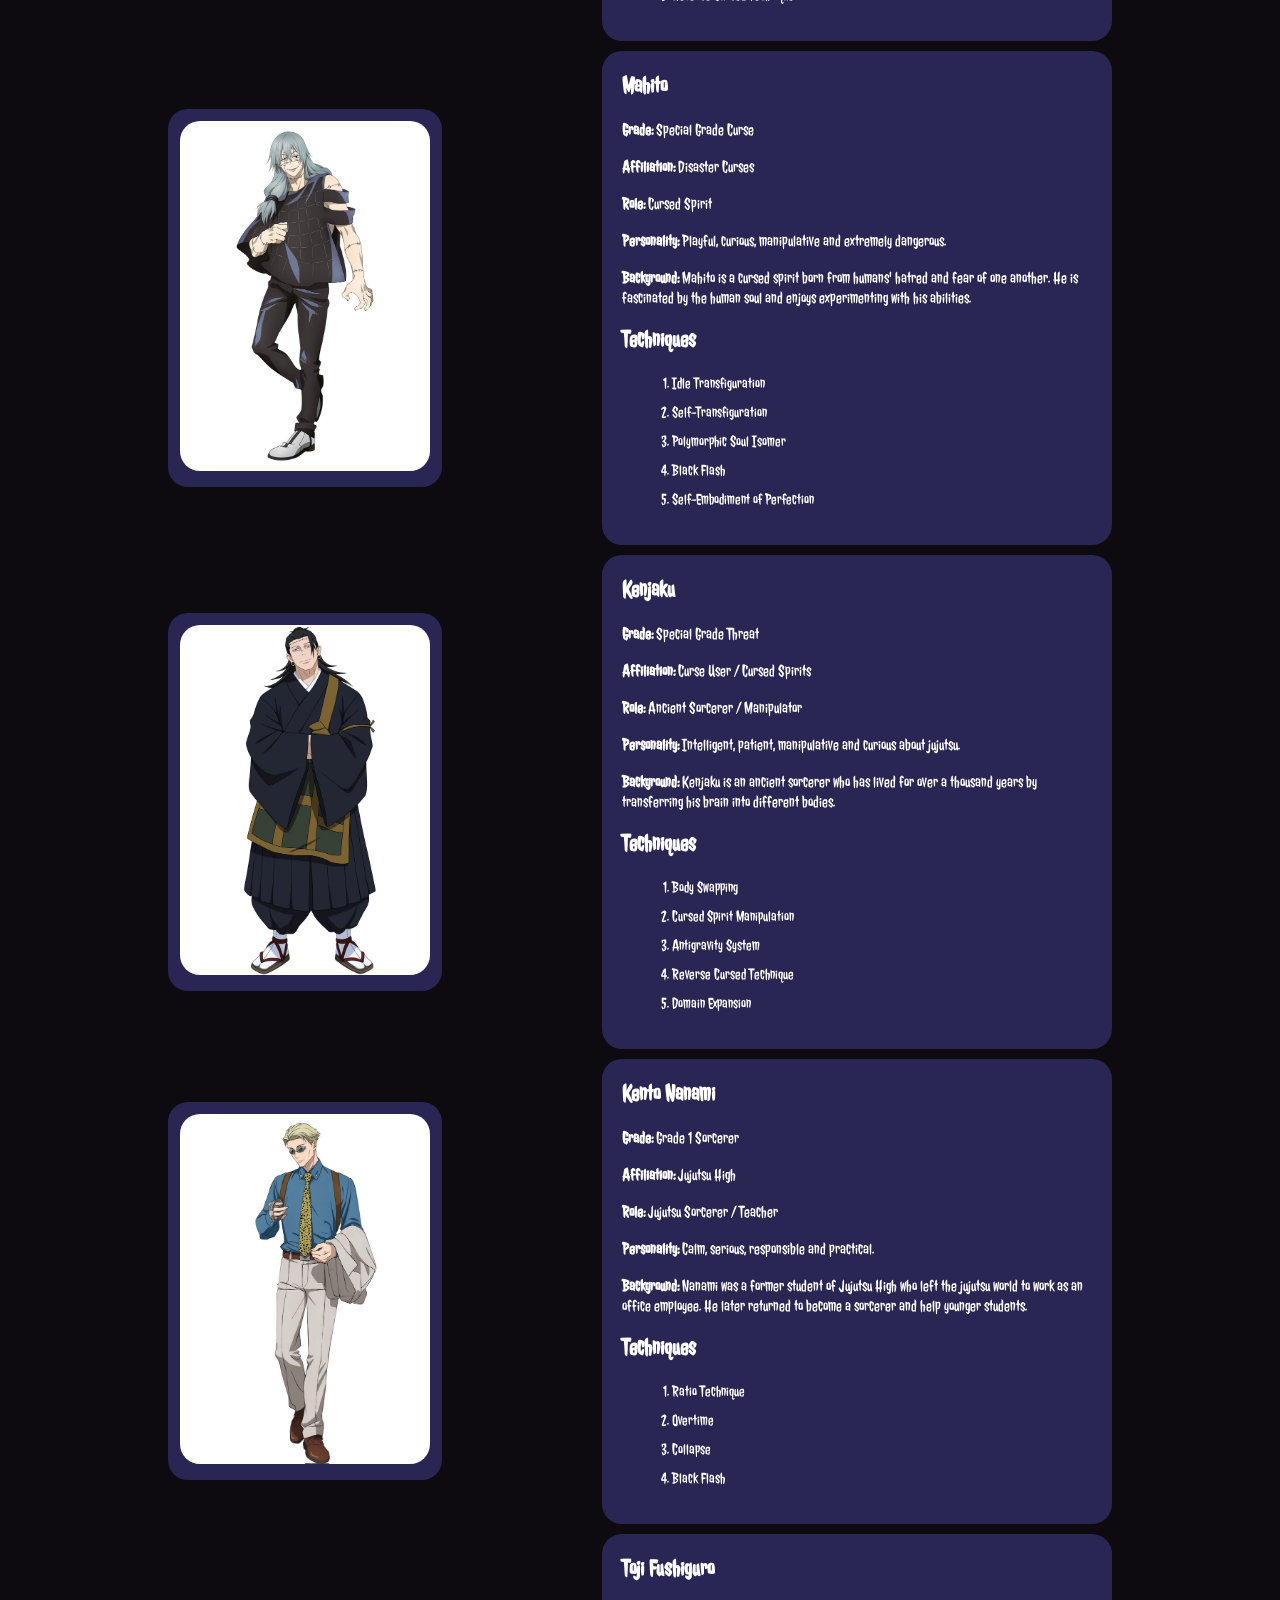
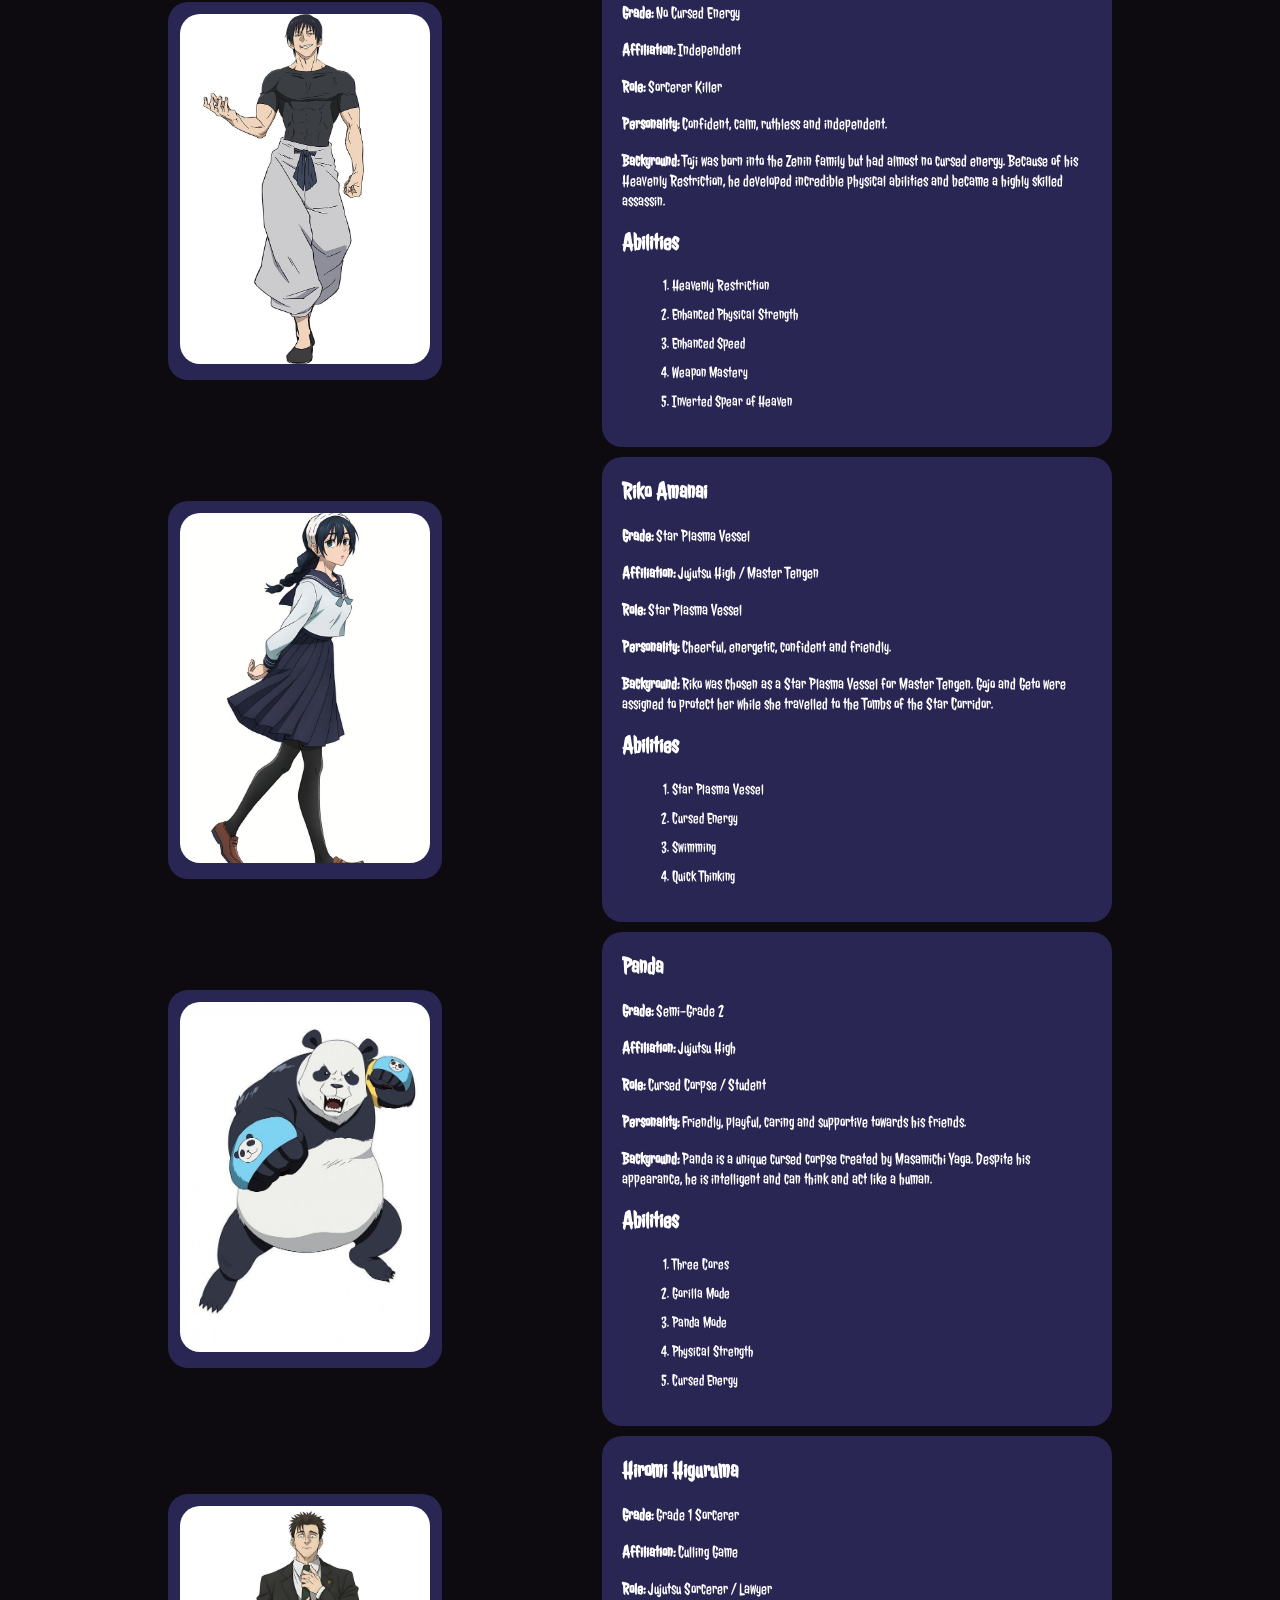
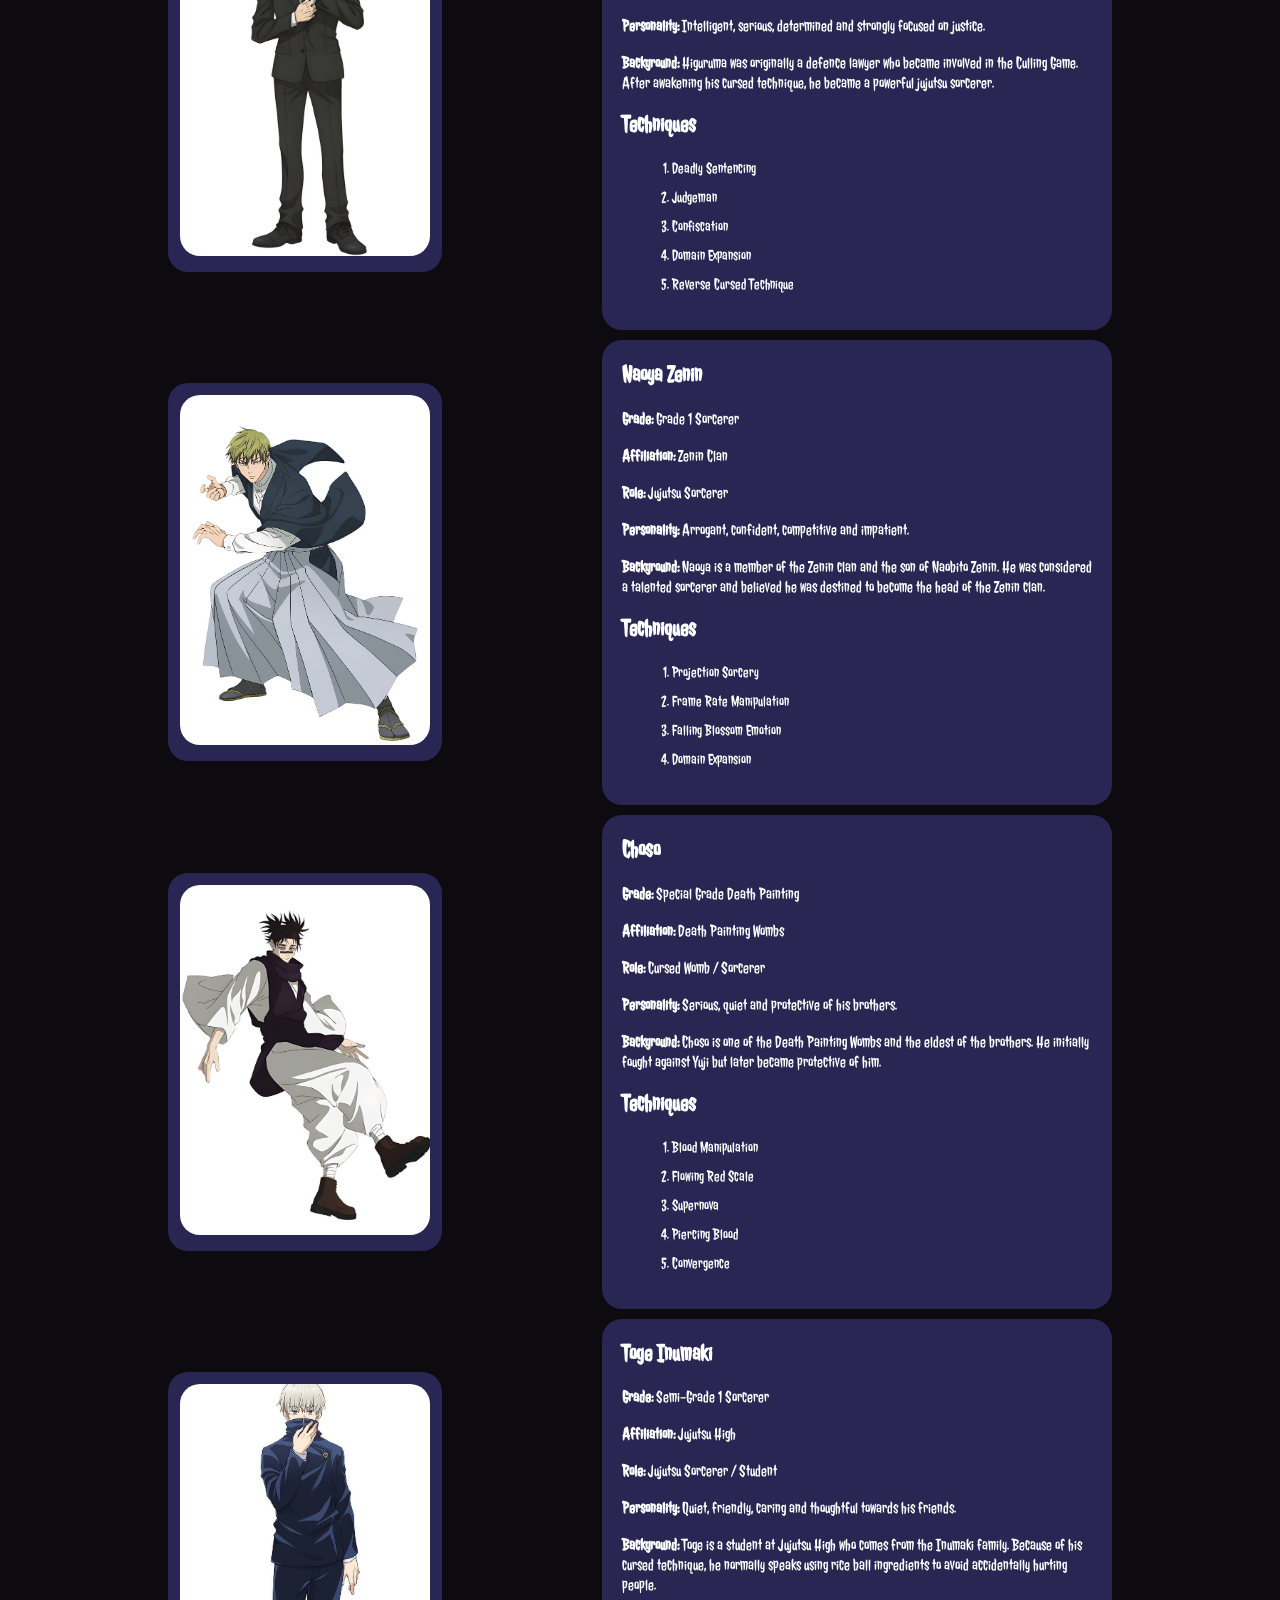
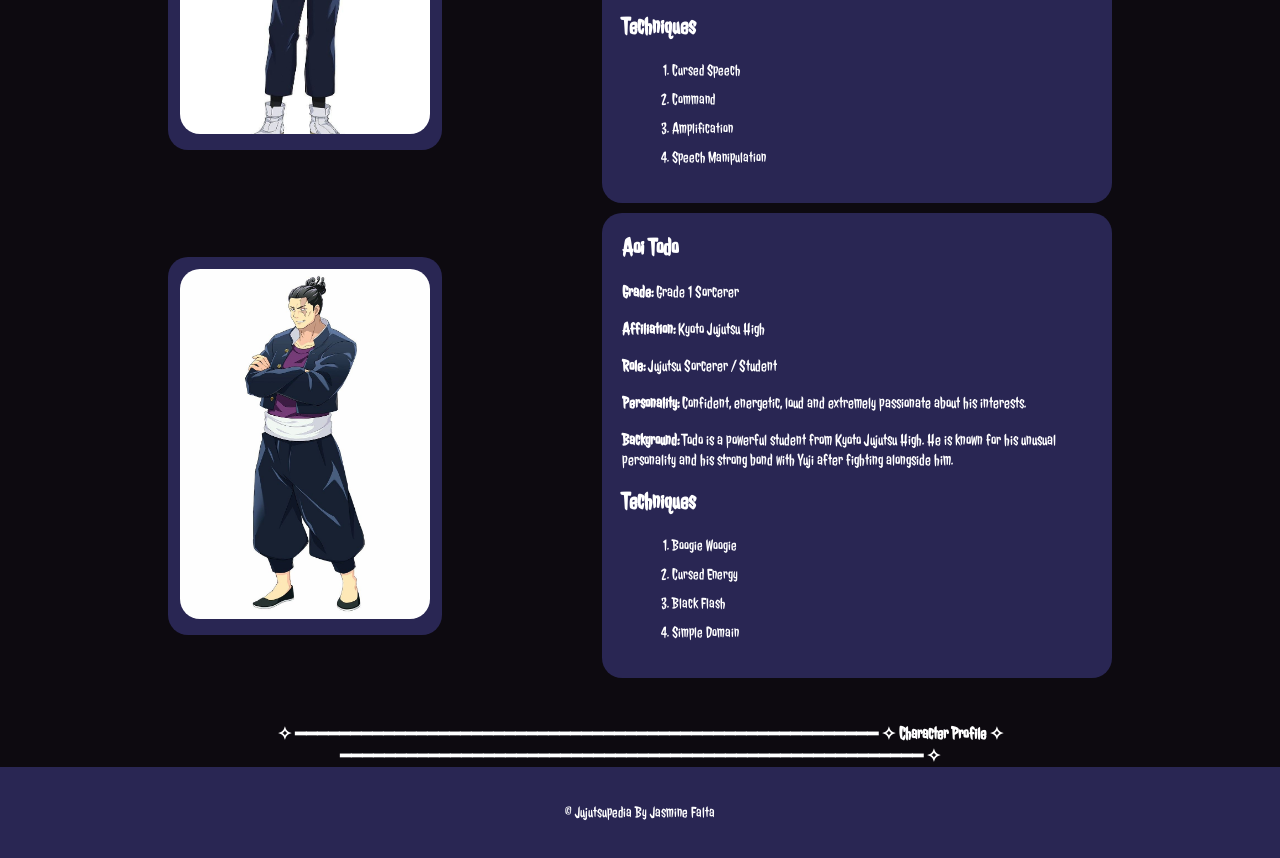
==== commit 67cb7600: "Added new characters again" ====
--- a/characters.html
+++ b/characters.html
@@ -517,6 +517,400 @@
     </section>
 
 
+    <!-- Character Information Nanami -------------------------- -->
+
+    <section class="character-profile">
+
+        <!-- Character Image -->
+
+        <div class="character-image">
+
+            <img src="images/nanami.jpg" alt="Kento Nanami">
+
+        </div>
+
+
+        <!-- Character Information -->
+
+        <div class="character-info">
+
+            <h2>Kento Nanami</h2>
+
+            <p><b>Grade:</b> Grade 1 Sorcerer</p>
+
+            <p><b>Affiliation:</b> Jujutsu High</p>
+
+            <p><b>Role:</b> Jujutsu Sorcerer / Teacher</p>
+
+            <p><b>Personality:</b> Calm, serious, responsible and practical.</p>
+
+            <p><b>Background:</b> Nanami was a former student of Jujutsu High who left the jujutsu world to work as an office employee. He later returned to become a sorcerer and help younger students.</p>
+
+            <h2>Techniques</h2>
+
+            <ol>
+                <li>Ratio Technique</li>
+                <li>Overtime</li>
+                <li>Collapse</li>
+                <li>Black Flash</li>
+            </ol>
+
+        </div>
+
+    </section>
+
+
+    <!-- Character Information Toji ---------------------------- -->
+
+    <section class="character-profile">
+
+        <!-- Character Image -->
+
+        <div class="character-image">
+
+            <img src="images/toji.jpg" alt="Toji Fushiguro">
+
+        </div>
+
+
+        <!-- Character Information -->
+
+        <div class="character-info">
+
+            <h2>Toji Fushiguro</h2>
+
+            <p><b>Grade:</b> No Cursed Energy</p>
+
+            <p><b>Affiliation:</b> Independent</p>
+
+            <p><b>Role:</b> Sorcerer Killer</p>
+
+            <p><b>Personality:</b> Confident, calm, ruthless and independent.</p>
+
+            <p><b>Background:</b> Toji was born into the Zenin family but had almost no cursed energy. Because of his Heavenly Restriction, he developed incredible physical abilities and became a highly skilled assassin.</p>
+
+            <h2>Abilities</h2>
+
+            <ol>
+                <li>Heavenly Restriction</li>
+                <li>Enhanced Physical Strength</li>
+                <li>Enhanced Speed</li>
+                <li>Weapon Mastery</li>
+                <li>Inverted Spear of Heaven</li>
+            </ol>
+
+        </div>
+
+    </section>
+
+
+    <!-- Character Information Riko ---------------------------- -->
+
+    <section class="character-profile">
+
+        <!-- Character Image -->
+
+        <div class="character-image">
+
+            <img src="images/riko.jpg" alt="Riko Amanai">
+
+        </div>
+
+
+        <!-- Character Information -->
+
+        <div class="character-info">
+
+            <h2>Riko Amanai</h2>
+
+            <p><b>Grade:</b> Star Plasma Vessel</p>
+
+            <p><b>Affiliation:</b> Jujutsu High / Master Tengen</p>
+
+            <p><b>Role:</b> Star Plasma Vessel</p>
+
+            <p><b>Personality:</b> Cheerful, energetic, confident and friendly.</p>
+
+            <p><b>Background:</b> Riko was chosen as a Star Plasma Vessel for Master Tengen. Gojo and Geto were assigned to protect her while she travelled to the Tombs of the Star Corridor.</p>
+
+            <h2>Abilities</h2>
+
+            <ol>
+                <li>Star Plasma Vessel</li>
+                <li>Cursed Energy</li>
+                <li>Swimming</li>
+                <li>Quick Thinking</li>
+            </ol>
+
+        </div>
+
+    </section>
+
+
+    <!-- Character Information Panda ---------------------------- -->
+
+    <section class="character-profile">
+
+        <!-- Character Image -->
+
+        <div class="character-image">
+
+            <img src="images/panda.jpg" alt="Panda">
+
+        </div>
+
+
+        <!-- Character Information -->
+
+        <div class="character-info">
+
+            <h2>Panda</h2>
+
+            <p><b>Grade:</b> Semi-Grade 2</p>
+
+            <p><b>Affiliation:</b> Jujutsu High</p>
+
+            <p><b>Role:</b> Cursed Corpse / Student</p>
+
+            <p><b>Personality:</b> Friendly, playful, caring and supportive towards his friends.</p>
+
+            <p><b>Background:</b> Panda is a unique cursed corpse created by Masamichi Yaga. Despite his appearance, he is intelligent and can think and act like a human.</p>
+
+            <h2>Abilities</h2>
+
+            <ol>
+                <li>Three Cores</li>
+                <li>Gorilla Mode</li>
+                <li>Panda Mode</li>
+                <li>Physical Strength</li>
+                <li>Cursed Energy</li>
+            </ol>
+
+        </div>
+
+    </section>
+
+
+    <!-- Character Information Higuruma ------------------------- -->
+
+    <section class="character-profile">
+
+        <!-- Character Image -->
+
+        <div class="character-image">
+
+            <img src="images/higuruma.jpg" alt="Hiromi Higuruma">
+
+        </div>
+
+
+        <!-- Character Information -->
+
+        <div class="character-info">
+
+            <h2>Hiromi Higuruma</h2>
+
+            <p><b>Grade:</b> Grade 1 Sorcerer</p>
+
+            <p><b>Affiliation:</b> Culling Game</p>
+
+            <p><b>Role:</b> Jujutsu Sorcerer / Lawyer</p>
+
+            <p><b>Personality:</b> Intelligent, serious, determined and strongly focused on justice.</p>
+
+            <p><b>Background:</b> Higuruma was originally a defence lawyer who became involved in the Culling Game. After awakening his cursed technique, he became a powerful jujutsu sorcerer.</p>
+
+            <h2>Techniques</h2>
+
+            <ol>
+                <li>Deadly Sentencing</li>
+                <li>Judgeman</li>
+                <li>Confiscation</li>
+                <li>Domain Expansion</li>
+                <li>Reverse Cursed Technique</li>
+            </ol>
+
+        </div>
+
+    </section>
+
+
+    <!-- Character Information Naoya --------------------------- -->
+
+    <section class="character-profile">
+
+        <!-- Character Image -->
+
+        <div class="character-image">
+
+            <img src="images/naoya.jpg" alt="Naoya Zenin">
+
+        </div>
+
+
+        <!-- Character Information -->
+
+        <div class="character-info">
+
+            <h2>Naoya Zenin</h2>
+
+            <p><b>Grade:</b> Grade 1 Sorcerer</p>
+
+            <p><b>Affiliation:</b> Zenin Clan</p>
+
+            <p><b>Role:</b> Jujutsu Sorcerer</p>
+
+            <p><b>Personality:</b> Arrogant, confident, competitive and impatient.</p>
+
+            <p><b>Background:</b> Naoya is a member of the Zenin clan and the son of Naobito Zenin. He was considered a talented sorcerer and believed he was destined to become the head of the Zenin clan.</p>
+
+            <h2>Techniques</h2>
+
+            <ol>
+                <li>Projection Sorcery</li>
+                <li>Frame Rate Manipulation</li>
+                <li>Falling Blossom Emotion</li>
+                <li>Domain Expansion</li>
+            </ol>
+
+        </div>
+
+    </section>
+
+
+    <!-- Character Information Choso --------------------------- -->
+
+    <section class="character-profile">
+
+        <!-- Character Image -->
+
+        <div class="character-image">
+
+            <img src="images/choso.jpg" alt="Choso">
+
+        </div>
+
+
+        <!-- Character Information -->
+
+        <div class="character-info">
+
+            <h2>Choso</h2>
+
+            <p><b>Grade:</b> Special Grade Death Painting</p>
+
+            <p><b>Affiliation:</b> Death Painting Wombs</p>
+
+            <p><b>Role:</b> Cursed Womb / Sorcerer</p>
+
+            <p><b>Personality:</b> Serious, quiet and protective of his brothers.</p>
+
+            <p><b>Background:</b> Choso is one of the Death Painting Wombs and the eldest of the brothers. He initially fought against Yuji but later became protective of him.</p>
+
+            <h2>Techniques</h2>
+
+            <ol>
+                <li>Blood Manipulation</li>
+                <li>Flowing Red Scale</li>
+                <li>Supernova</li>
+                <li>Piercing Blood</li>
+                <li>Convergence</li>
+            </ol>
+
+        </div>
+
+    </section>
+
+
+    <!-- Character Information Inumaki ------------------------- -->
+
+    <section class="character-profile">
+
+        <!-- Character Image -->
+
+        <div class="character-image">
+
+            <img src="images/inumaki.jpg" alt="Toge Inumaki">
+
+        </div>
+
+
+        <!-- Character Information -->
+
+        <div class="character-info">
+
+            <h2>Toge Inumaki</h2>
+
+            <p><b>Grade:</b> Semi-Grade 1 Sorcerer</p>
+
+            <p><b>Affiliation:</b> Jujutsu High</p>
+
+            <p><b>Role:</b> Jujutsu Sorcerer / Student</p>
+
+            <p><b>Personality:</b> Quiet, friendly, caring and thoughtful towards his friends.</p>
+
+            <p><b>Background:</b> Toge is a student at Jujutsu High who comes from the Inumaki family. Because of his cursed technique, he normally speaks using rice ball ingredients to avoid accidentally hurting people.</p>
+
+            <h2>Techniques</h2>
+
+            <ol>
+                <li>Cursed Speech</li>
+                <li>Command</li>
+                <li>Amplification</li>
+                <li>Speech Manipulation</li>
+            </ol>
+
+        </div>
+
+    </section>
+
+
+    <!-- Character Information Todo ---------------------------- -->
+
+    <section class="character-profile">
+
+        <!-- Character Image -->
+
+        <div class="character-image">
+
+            <img src="images/todo.jpg" alt="Aoi Todo">
+
+        </div>
+
+
+        <!-- Character Information -->
+
+        <div class="character-info">
+
+            <h2>Aoi Todo</h2>
+
+            <p><b>Grade:</b> Grade 1 Sorcerer</p>
+
+            <p><b>Affiliation:</b> Kyoto Jujutsu High</p>
+
+            <p><b>Role:</b> Jujutsu Sorcerer / Student</p>
+
+            <p><b>Personality:</b> Confident, energetic, loud and extremely passionate about his interests.</p>
+
+            <p><b>Background:</b> Todo is a powerful student from Kyoto Jujutsu High. He is known for his unusual personality and his strong bond with Yuji after fighting alongside him.</p>
+
+            <h2>Techniques</h2>
+
+            <ol>
+                <li>Boogie Woogie</li>
+                <li>Cursed Energy</li>
+                <li>Black Flash</li>
+                <li>Simple Domain</li>
+            </ol>
+
+        </div>
+
+    </section>
+
+
+
+
+
 
 
 
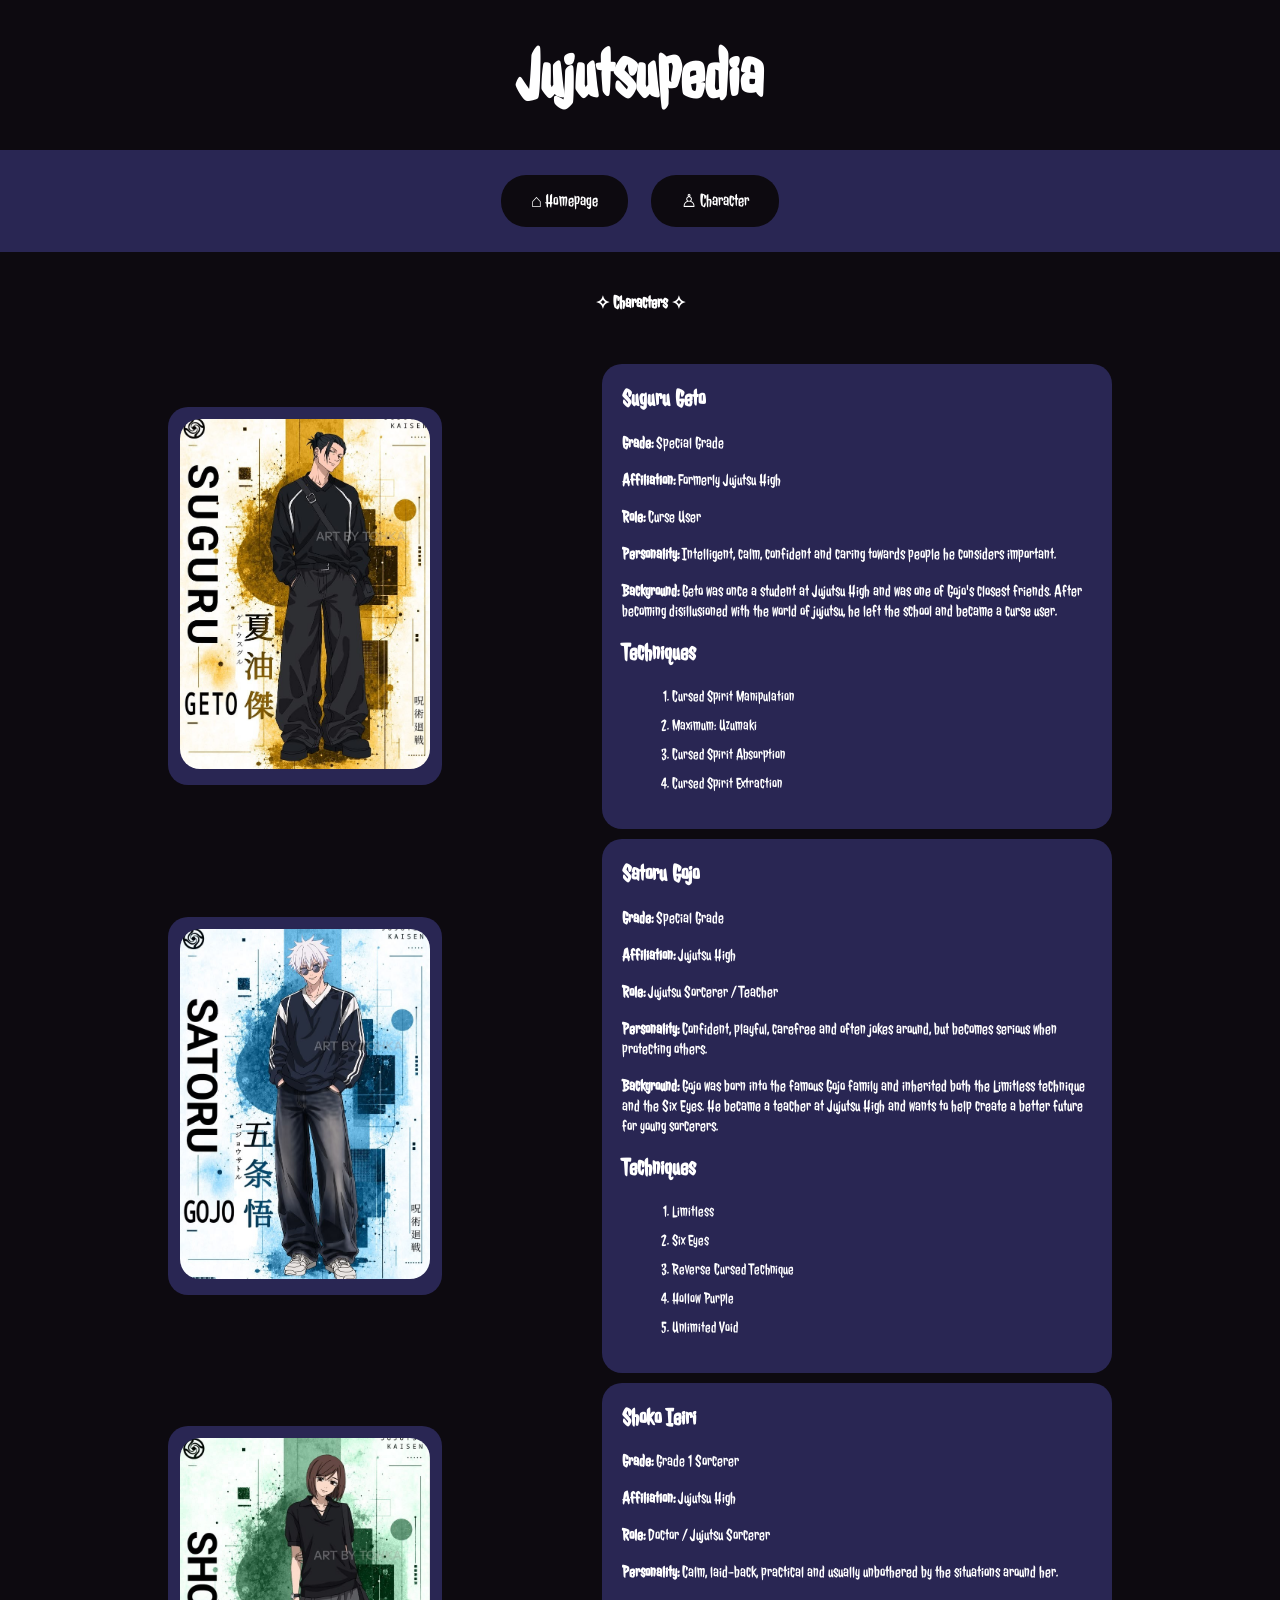
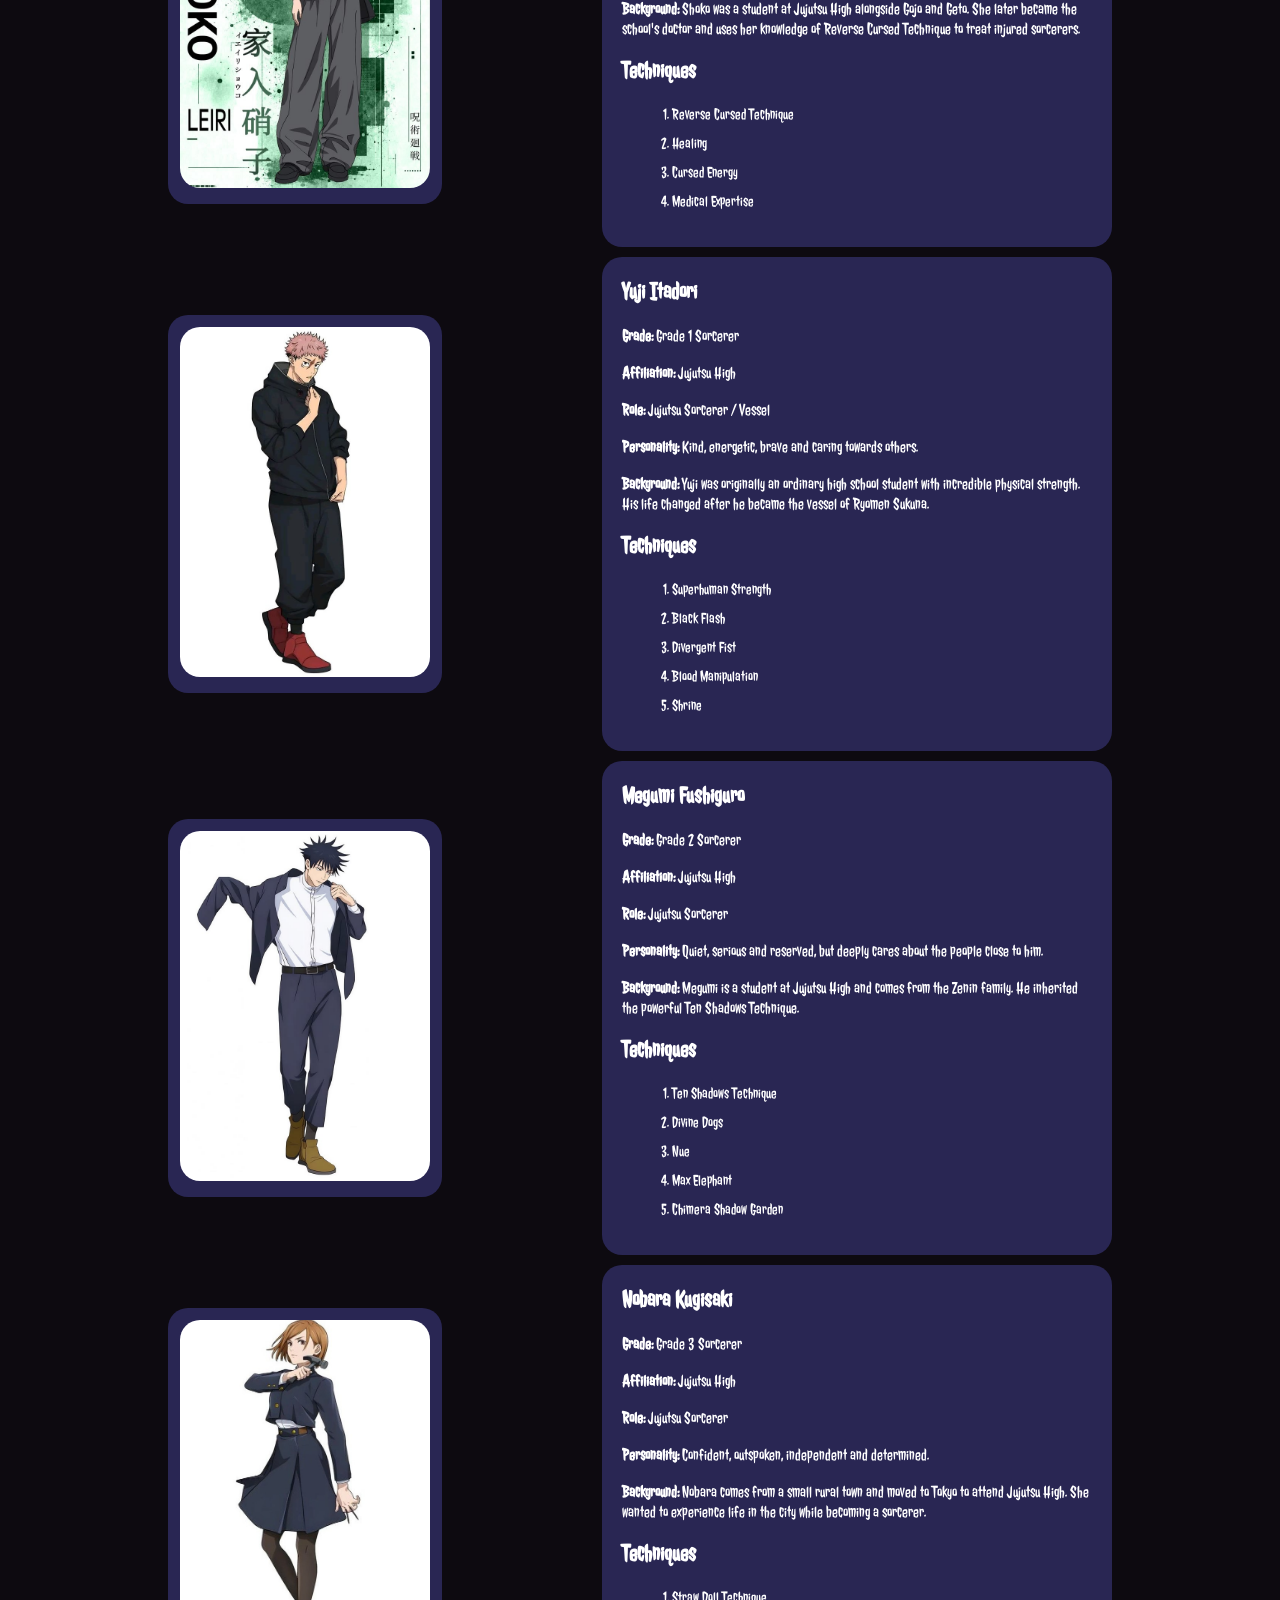
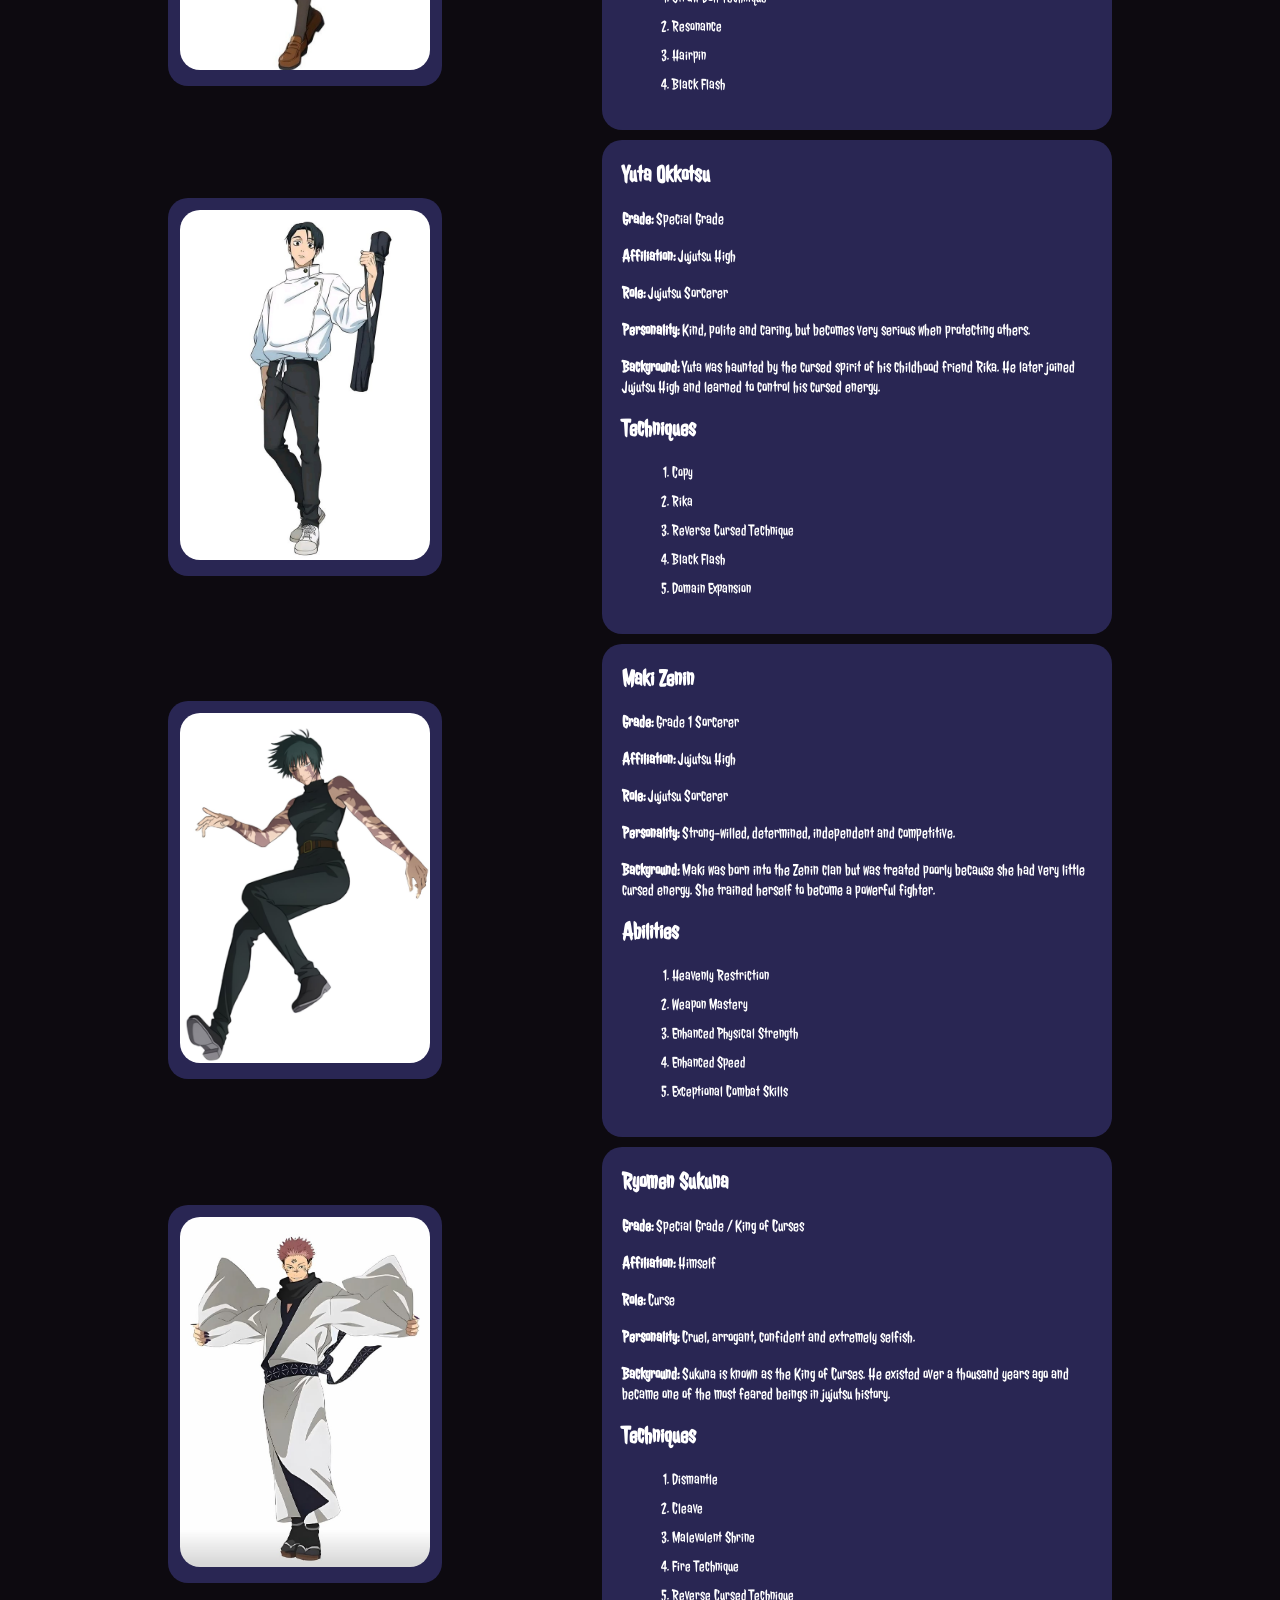
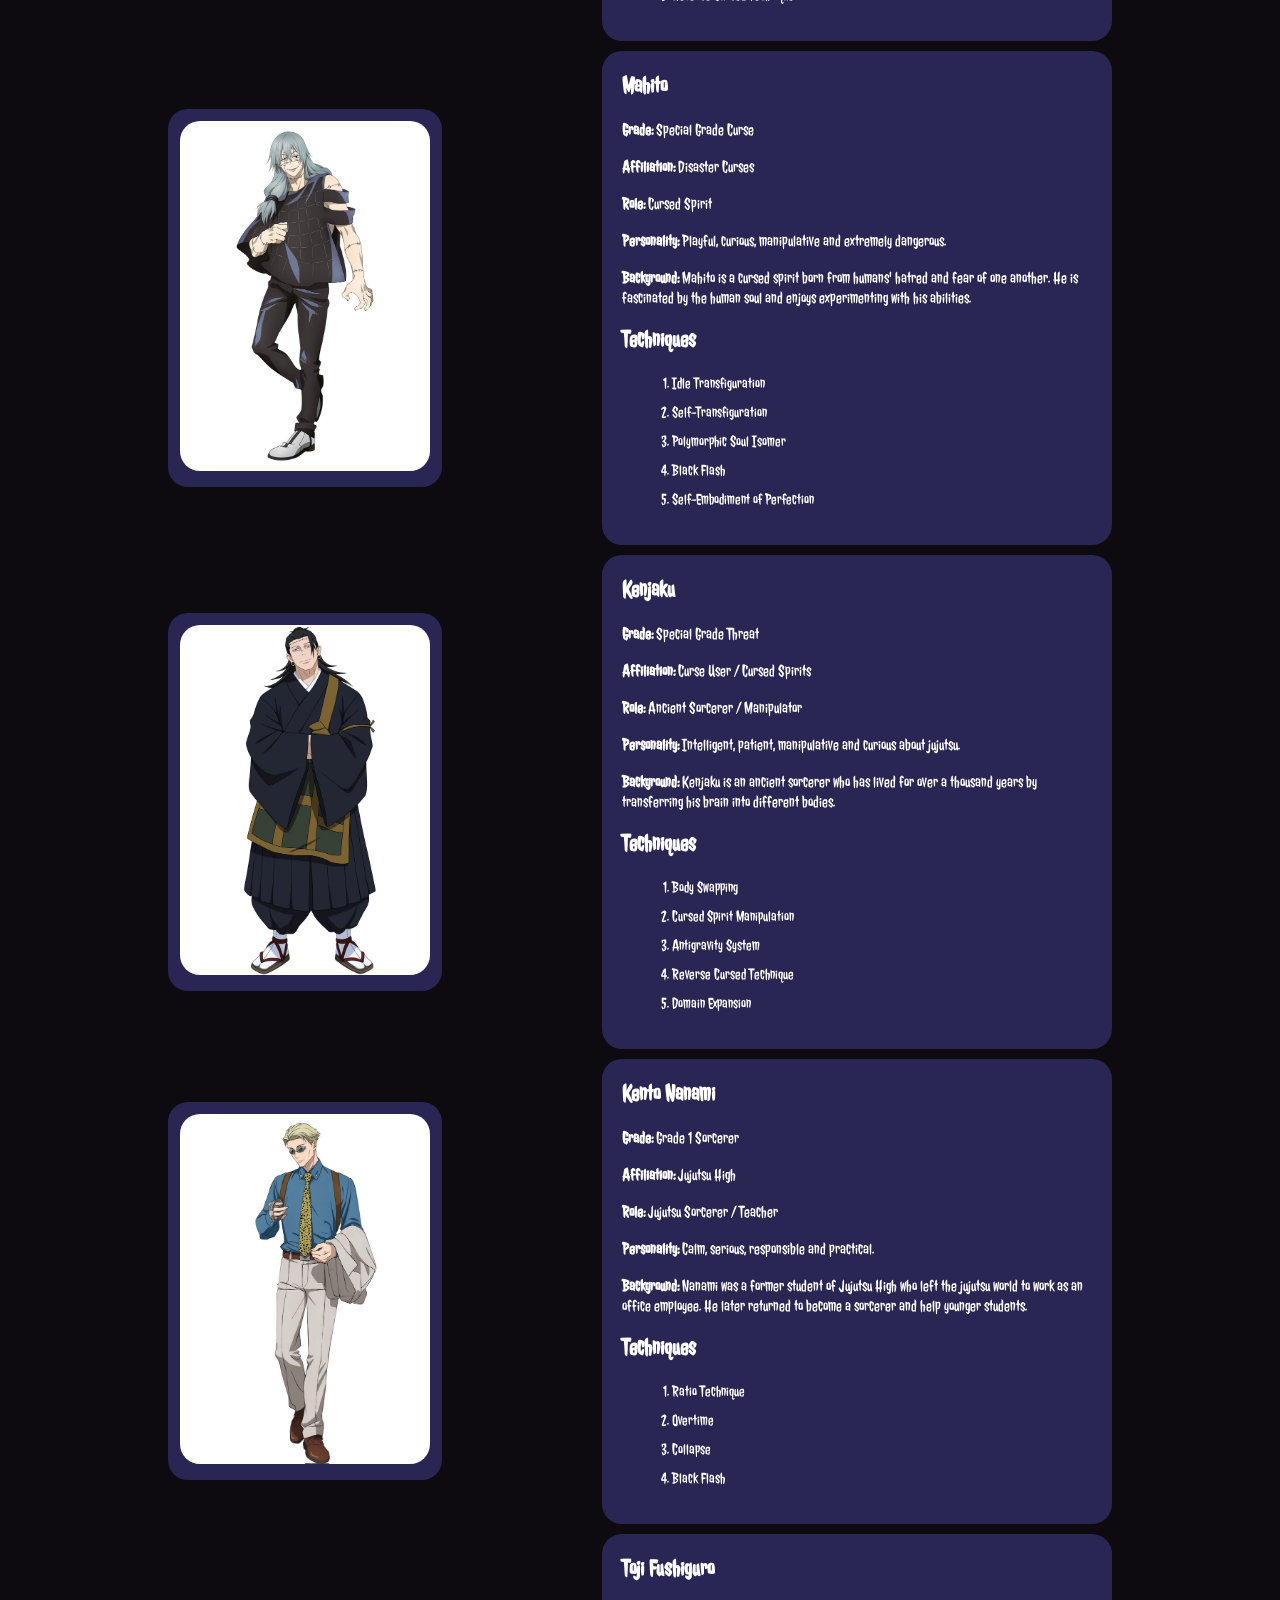
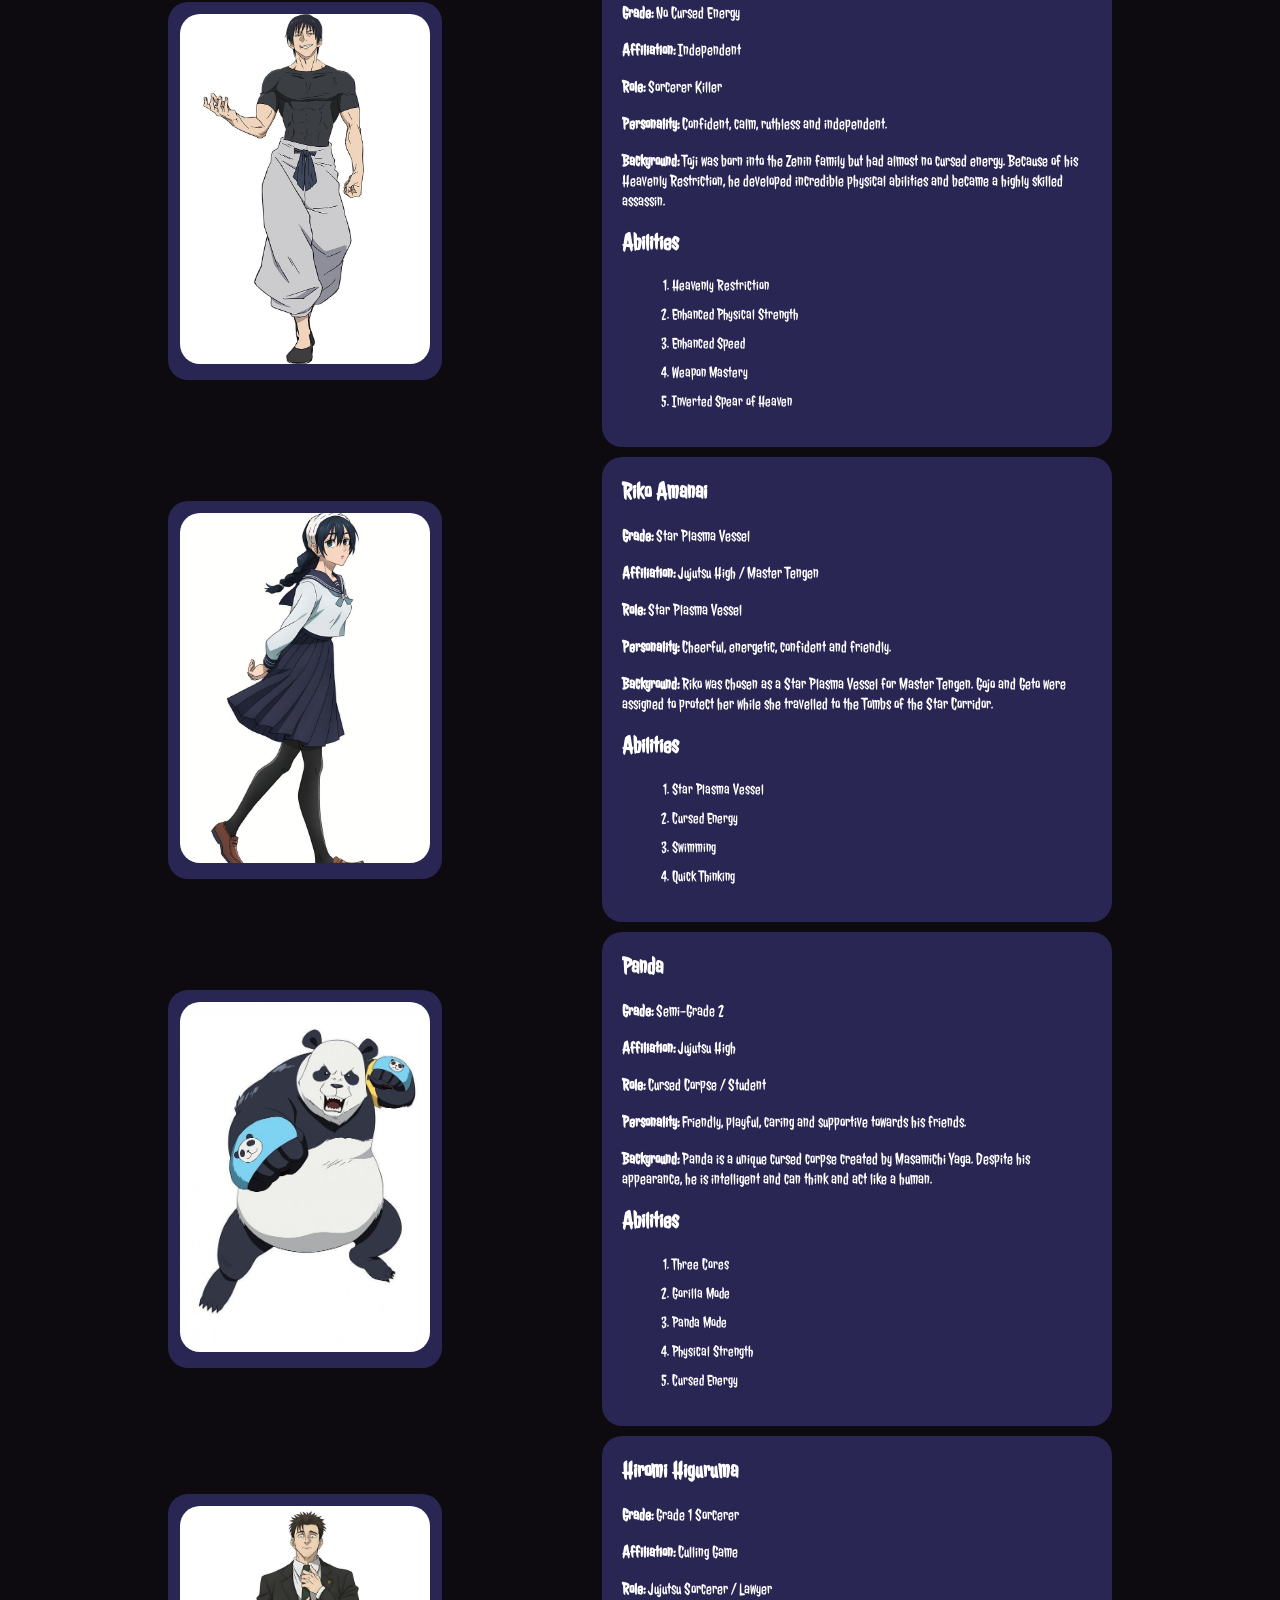
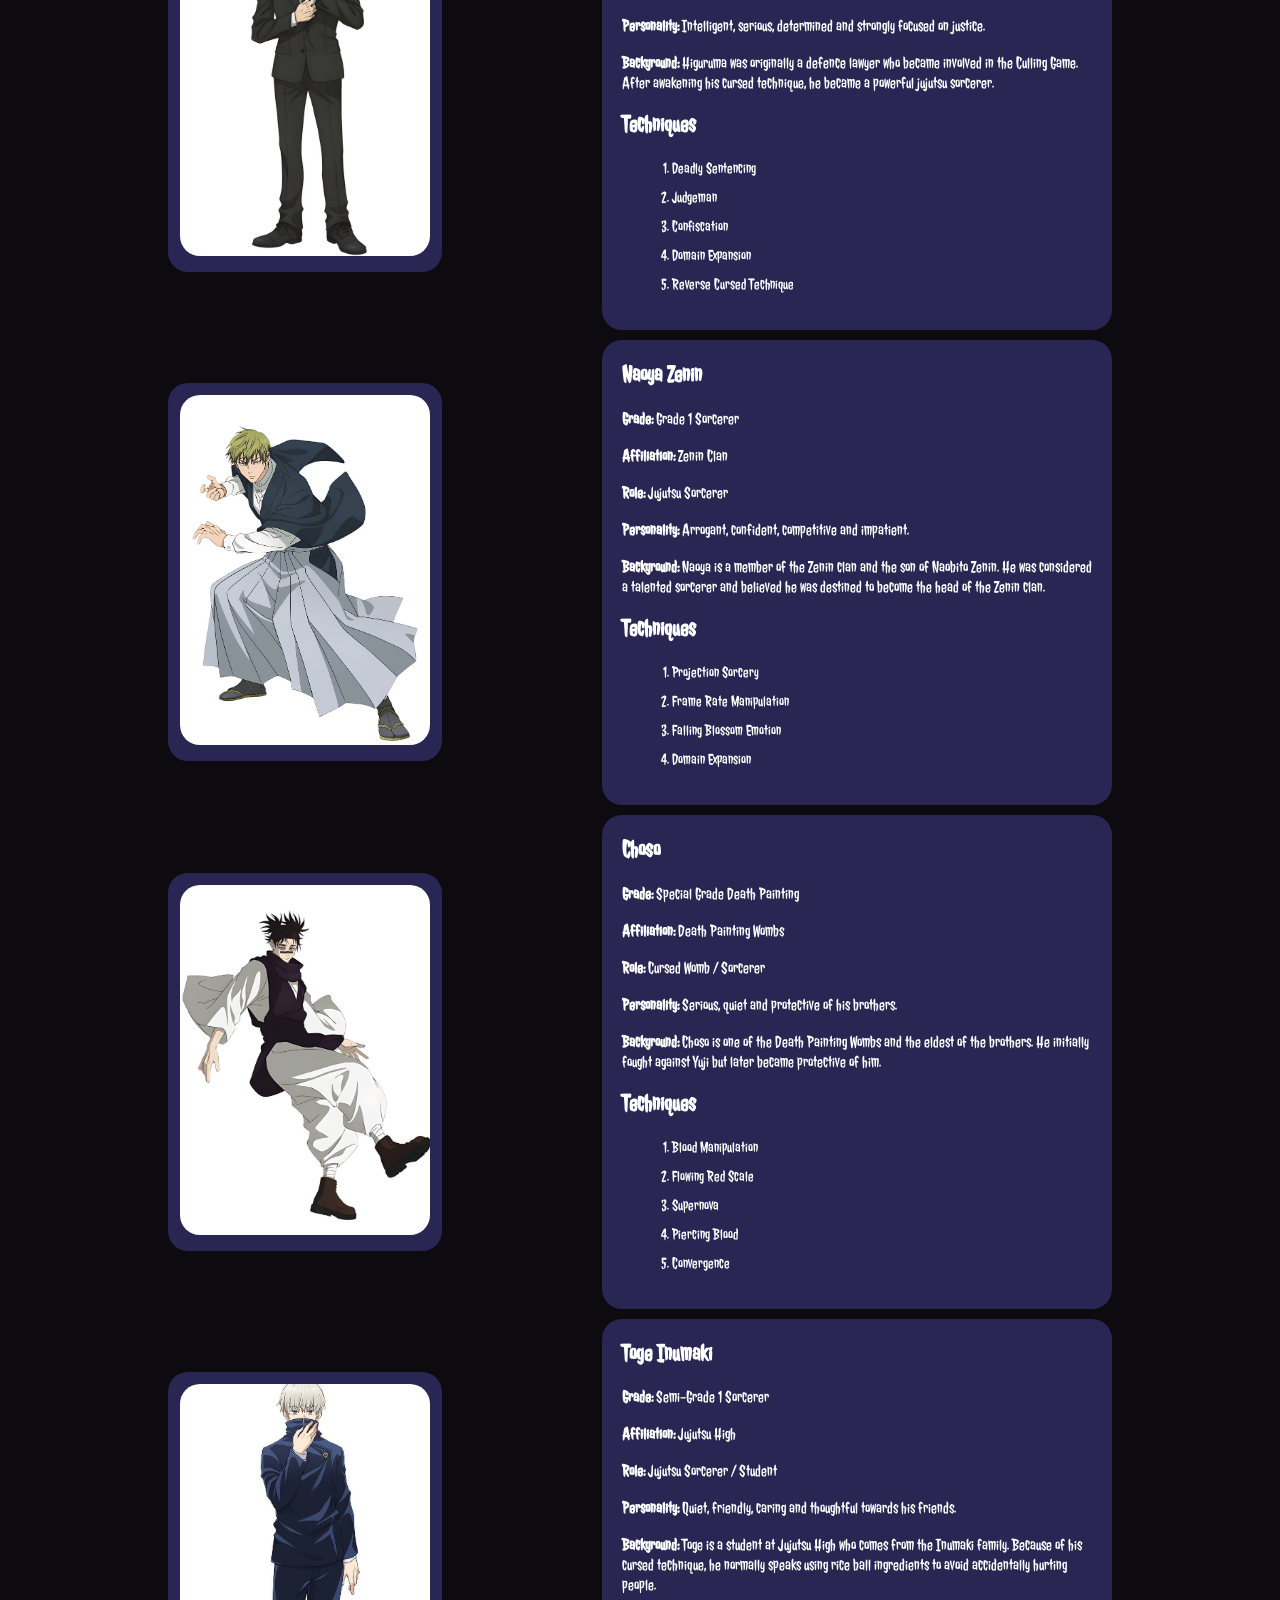
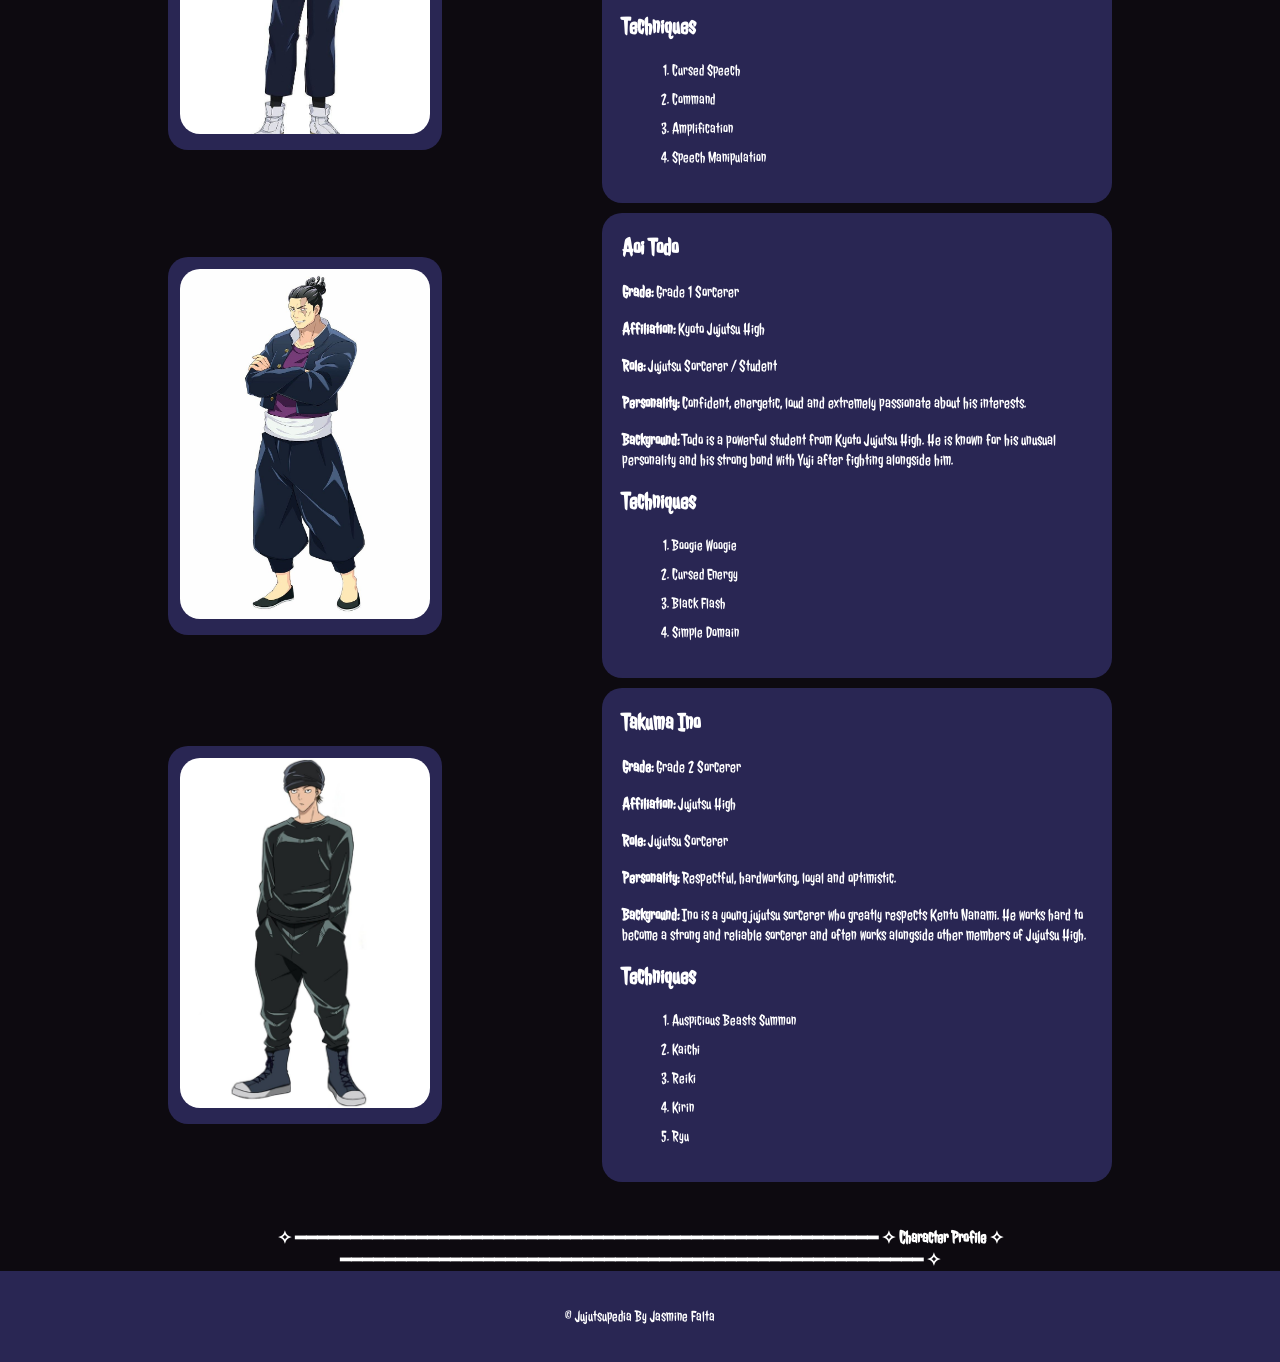
==== commit 7cbbbe26: "new character" ====
--- a/characters.html
+++ b/characters.html
@@ -908,6 +908,52 @@
     </section>
 
 
+    <!-- Character Information Ino ----------------------------- -->
+
+    <section class="character-profile">
+
+        <!-- Character Image -->
+
+        <div class="character-image">
+
+            <img src="images/ino.jpg" alt="Takuma Ino">
+
+        </div>
+
+
+        <!-- Character Information -->
+
+        <div class="character-info">
+
+            <h2>Takuma Ino</h2>
+
+            <p><b>Grade:</b> Grade 2 Sorcerer</p>
+
+            <p><b>Affiliation:</b> Jujutsu High</p>
+
+            <p><b>Role:</b> Jujutsu Sorcerer</p>
+
+            <p><b>Personality:</b> Respectful, hardworking, loyal and optimistic.</p>
+
+            <p><b>Background:</b> Ino is a young jujutsu sorcerer who greatly respects Kento Nanami. He works hard to become a strong and reliable sorcerer and often works alongside other members of Jujutsu High.</p>
+
+            <h2>Techniques</h2>
+
+            <ol>
+                <li>Auspicious Beasts Summon</li>
+                <li>Kaichi</li>
+                <li>Reiki</li>
+                <li>Kirin</li>
+                <li>Ryu</li>
+            </ol>
+
+        </div>
+
+    </section>
+
+
+
+
 
 
 
